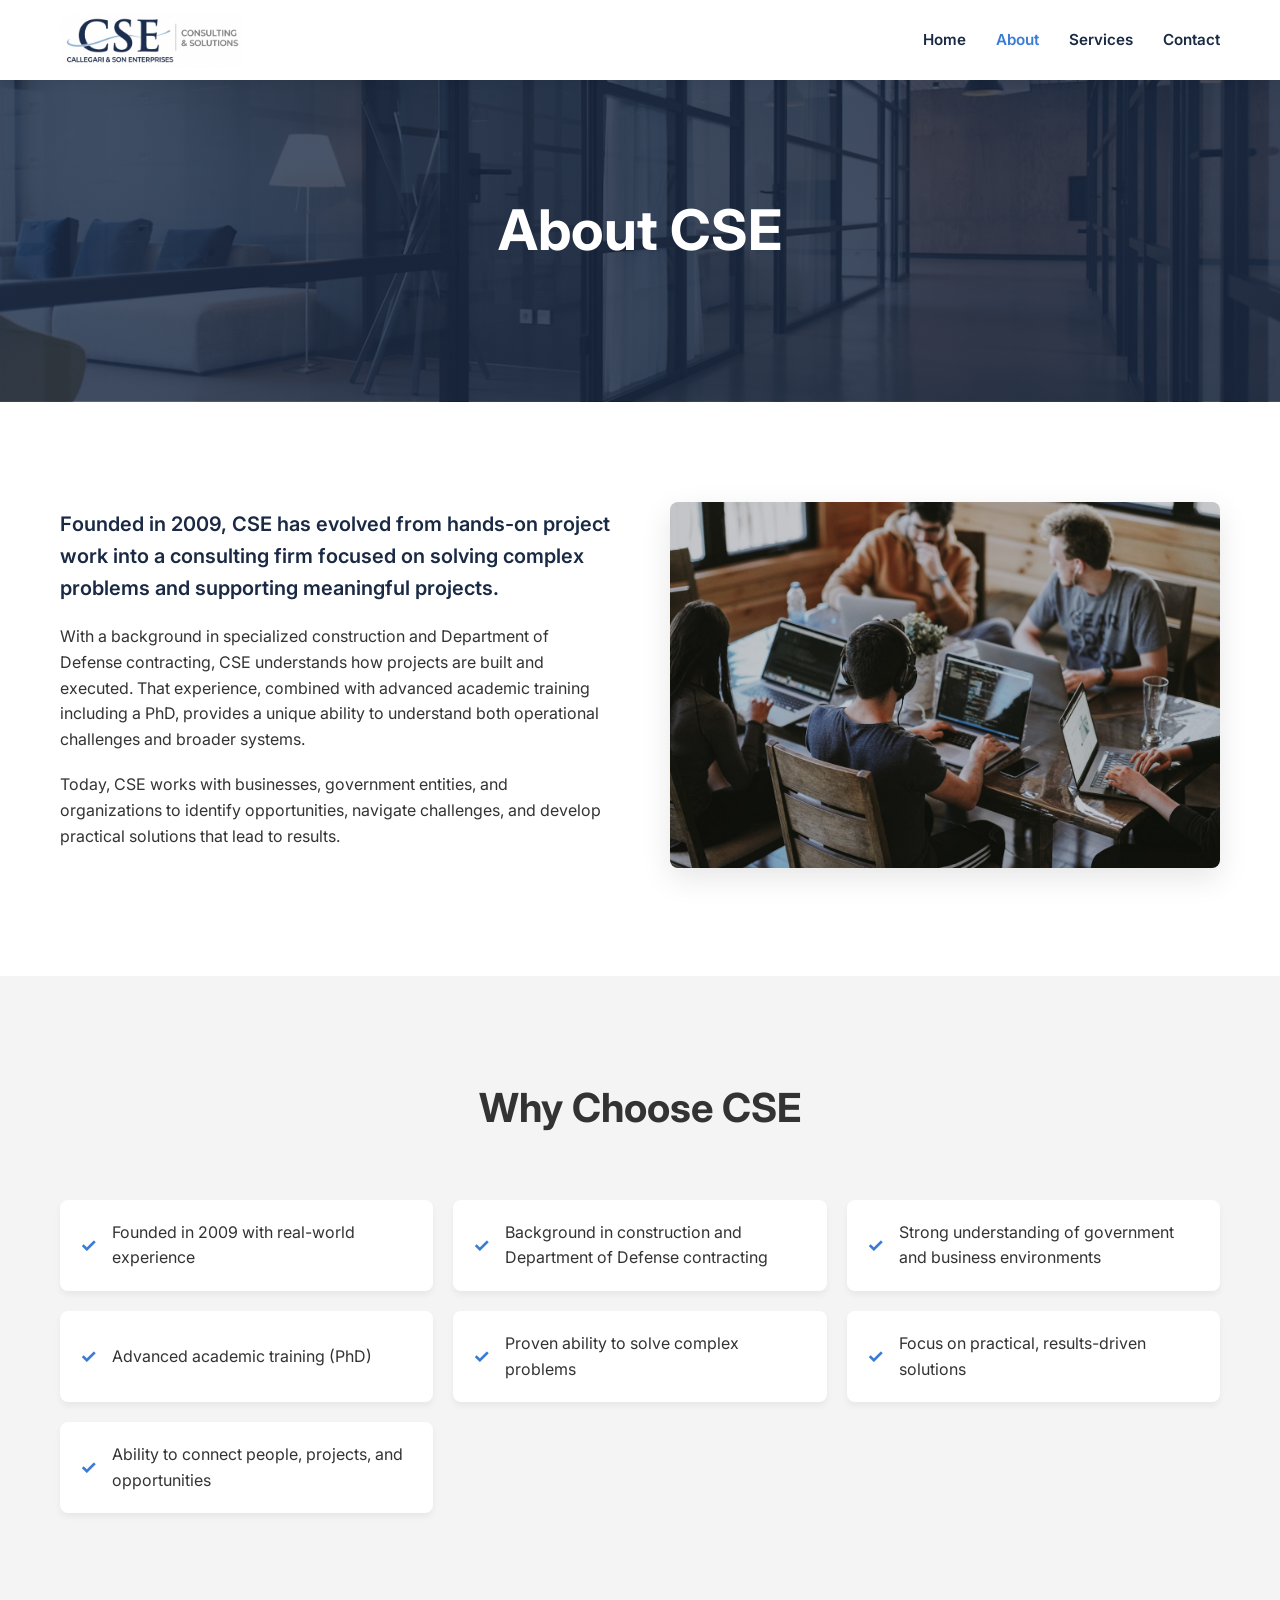
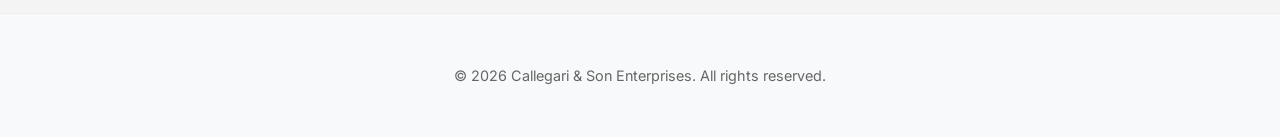
==== public/about.html @ cf2fb0ab "Initial commit: CSE consulting firm website Four-page static site (Home, About, Services, Contact) f" ====
<!DOCTYPE html>
<html lang="en">
<head>
    <meta charset="UTF-8">
    <meta name="viewport" content="width=device-width, initial-scale=1.0">
    <title>About Us | CSE - Callegari & Son Enterprises</title>
    <link rel="stylesheet" href="style.css">
    <link rel="preconnect" href="https://fonts.googleapis.com">
    <link rel="preconnect" href="https://fonts.gstatic.com" crossorigin>
    <link href="https://fonts.googleapis.com/css2?family=Inter:wght@400;600;700&display=swap" rel="stylesheet">
</head>
<body>
    <header>
        <div class="container">
            <a href="index.html" class="logo">
                <img src="images/CSE-logo.png" alt="CSE - Callegari & Son Enterprises Logo" class="logo-img">
            </a>
            <nav>
                <ul>
                    <li><a href="index.html">Home</a></li>
                    <li><a href="about.html" class="active">About</a></li>
                    <li><a href="services.html">Services</a></li>
                    <li><a href="contact.html">Contact</a></li>
                </ul>
                <div class="mobile-menu-toggle">
                    <span></span>
                    <span></span>
                    <span></span>
                </div>
            </nav>
        </div>
    </header>

    <main>
        <section class="page-header" style="background: linear-gradient(rgba(26, 42, 68, 0.8), rgba(26, 42, 68, 0.8)), url('images/about-hero.jpg'); background-size: cover; background-position: center; padding: 120px 0;">
            <div class="container">
                <h1>About CSE</h1>
            </div>
        </section>

        <section class="about-content section-padding">
            <div class="container">
                <div class="grid-2">
                    <div class="text-block">
                        <p class="lead">Founded in 2009, CSE has evolved from hands-on project work into a consulting firm focused on solving complex problems and supporting meaningful projects.</p>
                        <p>With a background in specialized construction and Department of Defense contracting, CSE understands how projects are built and executed. That experience, combined with advanced academic training including a PhD, provides a unique ability to understand both operational challenges and broader systems.</p>
                        <p>Today, CSE works with businesses, government entities, and organizations to identify opportunities, navigate challenges, and develop practical solutions that lead to results.</p>
                    </div>
                    <div class="image-block">
                        <img src="images/about-collaboration.jpg" alt="CSE Collaboration and Strategy" class="about-side-img">
                    </div>
                </div>
            </div>
        </section>

        <section class="why-choose-us section-padding bg-light">
            <div class="container">
                <h2 class="section-title">Why Choose CSE</h2>
                <div class="features-grid">
                    <div class="feature-item">
                        <div class="feature-icon">✓</div>
                        <p>Founded in 2009 with real-world experience</p>
                    </div>
                    <div class="feature-item">
                        <div class="feature-icon">✓</div>
                        <p>Background in construction and Department of Defense contracting</p>
                    </div>
                    <div class="feature-item">
                        <div class="feature-icon">✓</div>
                        <p>Strong understanding of government and business environments</p>
                    </div>
                    <div class="feature-item">
                        <div class="feature-icon">✓</div>
                        <p>Advanced academic training (PhD)</p>
                    </div>
                    <div class="feature-item">
                        <div class="feature-icon">✓</div>
                        <p>Proven ability to solve complex problems</p>
                    </div>
                    <div class="feature-item">
                        <div class="feature-icon">✓</div>
                        <p>Focus on practical, results-driven solutions</p>
                    </div>
                    <div class="feature-item">
                        <div class="feature-icon">✓</div>
                        <p>Ability to connect people, projects, and opportunities</p>
                    </div>
                </div>
            </div>
        </section>
    </main>

    <footer>
        <div class="container">
            <p>&copy; 2026 Callegari & Son Enterprises. All rights reserved.</p>
        </div>
    </footer>

    <script src="script.js"></script>

    <style>
        .section-padding {
            padding: 100px 0;
        }
        
        .bg-light {
            background-color: var(--gray-light);
        }
        
        .grid-2 {
            display: grid;
            grid-template-columns: 1fr 1fr;
            gap: 60px;
            align-items: center;
        }
        
        .lead {
            font-size: 1.25rem;
            font-weight: 600;
            color: var(--navy);
            margin-bottom: 25px;
        }
        
        .text-block p {
            margin-bottom: 20px;
        }
        
        .about-side-img {
            width: 100%;
            height: auto;
            border-radius: 8px;
            box-shadow: 0 10px 30px rgba(0,0,0,0.1);
        }
        
        .features-grid {
            display: grid;
            grid-template-columns: repeat(auto-fit, minmax(300px, 1fr));
            gap: 20px;
            margin-top: 40px;
        }
        
        .feature-item {
            display: flex;
            align-items: center;
            background: var(--white);
            padding: 20px;
            border-radius: 8px;
            box-shadow: 0 4px 6px rgba(0,0,0,0.05);
        }
        
        .feature-icon {
            color: var(--accent);
            font-weight: bold;
            margin-right: 15px;
            font-size: 1.2rem;
        }
        
        @media (max-width: 768px) {
            .grid-2 {
                grid-template-columns: 1fr;
            }
            
            .image-block {
                margin-top: 30px;
            }
        }
    </style>
</body>
</html>
---- public/style.css ----
:root {
    --navy: #1a2a44;
    --navy-light: #2c405e;
    --gray-dark: #333333;
    --gray-medium: #666666;
    --gray-light: #f4f4f4;
    --white: #ffffff;
    --accent: #3a7bd5;
    --text-color: #333333;
    --header-height: 80px;
}

* {
    margin: 0;
    padding: 0;
    box-sizing: border-box;
}

body {
    font-family: 'Inter', sans-serif;
    line-height: 1.6;
    color: var(--text-color);
    background-color: var(--white);
}

.container {
    max-width: 1200px;
    margin: 0 auto;
    padding: 0 20px;
}

/* Header & Logo */
header {
    height: var(--header-height);
    background: var(--white);
    display: flex;
    align-items: center;
    position: sticky;
    top: 0;
    z-index: 1000;
    box-shadow: 0 2px 10px rgba(0,0,0,0.05);
}

header .container {
    display: flex;
    justify-content: space-between;
    align-items: center;
    width: 100%;
}

.logo {
    display: flex;
    align-items: center;
    text-decoration: none;
}

.logo-img {
    height: 55px;
    width: auto;
    display: block;
}

/* Navigation */
nav ul {
    display: flex;
    list-style: none;
}

nav ul li {
    margin-left: 30px;
}

nav ul li a {
    text-decoration: none;
    color: var(--navy);
    font-weight: 600;
    font-size: 0.95rem;
    transition: color 0.3s;
}

nav ul li a:hover, nav ul li a.active {
    color: var(--accent);
}

.mobile-menu-toggle {
    display: none;
    flex-direction: column;
    cursor: pointer;
}

.mobile-menu-toggle span {
    width: 25px;
    height: 3px;
    background: var(--navy);
    margin: 2px 0;
    transition: all 0.3s;
}

.rotate-45 {
    transform: translateY(7px) rotate(45deg);
}

.opacity-0 {
    opacity: 0;
}

.rotate-neg-45 {
    transform: translateY(-7px) rotate(-45deg);
}

/* Hero Section */
.hero {
    position: relative;
    height: 600px;
    background: #000; /* Fallback */
    background: linear-gradient(rgba(26, 42, 68, 0.7), rgba(26, 42, 68, 0.7)), url('images/home-hero.jpg');
    background-size: cover;
    background-position: center;
    display: flex;
    align-items: center;
    color: var(--white);
}

.hero-content {
    max-width: 700px;
}

.hero h1, .page-header h1 {
    font-size: 3.5rem;
    line-height: 1.1;
    margin-bottom: 20px;
    font-weight: 700;
}

.hero p {
    font-size: 1.2rem;
    margin-bottom: 30px;
    opacity: 0.9;
}

/* Page Header (for non-home pages) */
.page-header {
    background-color: var(--navy);
    color: var(--white);
    padding: 100px 0;
    text-align: center;
}

/* Buttons */
.btn {
    display: inline-block;
    padding: 15px 35px;
    text-decoration: none;
    font-weight: 700;
    border-radius: 4px;
    transition: all 0.3s;
    letter-spacing: 0.5px;
}

.btn-primary {
    background-color: var(--accent);
    color: var(--white);
}

.btn-primary:hover {
    background-color: #2a6bc5;
    transform: translateY(-2px);
}

.btn-secondary {
    background-color: var(--white);
    color: var(--navy);
}

.btn-secondary:hover {
    background-color: var(--gray-light);
    transform: translateY(-2px);
}

/* Services Overview */
.services-overview {
    padding: 100px 0;
    background-color: var(--navy);
    color: var(--white);
}

.section-title {
    text-align: center;
    font-size: 2.5rem;
    margin-bottom: 60px;
    font-weight: 700;
}

.services-grid {
    display: grid;
    grid-template-columns: repeat(auto-fit, minmax(250px, 1fr));
    gap: 30px;
}

.service-card {
    background: var(--white);
    color: var(--navy);
    padding: 40px 30px;
    border-radius: 8px;
    text-align: center;
    transition: transform 0.3s;
}

.service-card:hover {
    transform: translateY(-10px);
}

.service-card .icon {
    margin-bottom: 25px;
    color: var(--accent);
}

.service-card h3 {
    font-size: 1.1rem;
    margin-bottom: 20px;
    font-weight: 700;
}

.service-card p {
    font-size: 0.95rem;
    color: var(--gray-medium);
    line-height: 1.5;
}

.ai-card {
    background: linear-gradient(135deg, #1a2a44 0%, #2c405e 100%);
    color: var(--white);
}

.ai-card .icon {
    color: var(--white);
}

.ai-card p {
    color: rgba(255,255,255,0.8);
}

/* CTA Bottom */
.cta-bottom {
    padding: 100px 0;
    background-color: var(--white);
    text-align: center;
}

.cta-content h2 {
    font-size: 2.5rem;
    margin-bottom: 20px;
    color: var(--navy);
}

.cta-content p {
    font-size: 1.2rem;
    margin-bottom: 40px;
    color: var(--gray-medium);
    max-width: 600px;
    margin-left: auto;
    margin-right: auto;
}

.cta-bottom .btn-secondary {
    background-color: var(--navy);
    color: var(--white);
}

/* Footer */
footer {
    padding: 50px 0;
    background: #f8f9fa;
    border-top: 1px solid #eee;
    text-align: center;
}

footer p {
    font-size: 0.9rem;
    color: var(--gray-medium);
}

/* Responsive */
@media (max-width: 992px) {
    .hero h1, .page-header h1 {
        font-size: 2.8rem;
    }
}

@media (max-width: 768px) {
    .hero h1, .page-header h1 {
        font-size: 2.2rem;
    }
    
    nav ul {
        display: none;
        position: absolute;
        top: var(--header-height);
        left: 0;
        width: 100%;
        background: var(--white);
        flex-direction: column;
        padding: 20px;
        box-shadow: 0 5px 10px rgba(0,0,0,0.1);
    }
    
    nav ul.active {
        display: flex;
    }
    
    nav ul li {
        margin: 15px 0;
        margin-left: 0;
    }
    
    .mobile-menu-toggle {
        display: flex;
    }
    
    .logo-tagline {
        display: none;
    }
}
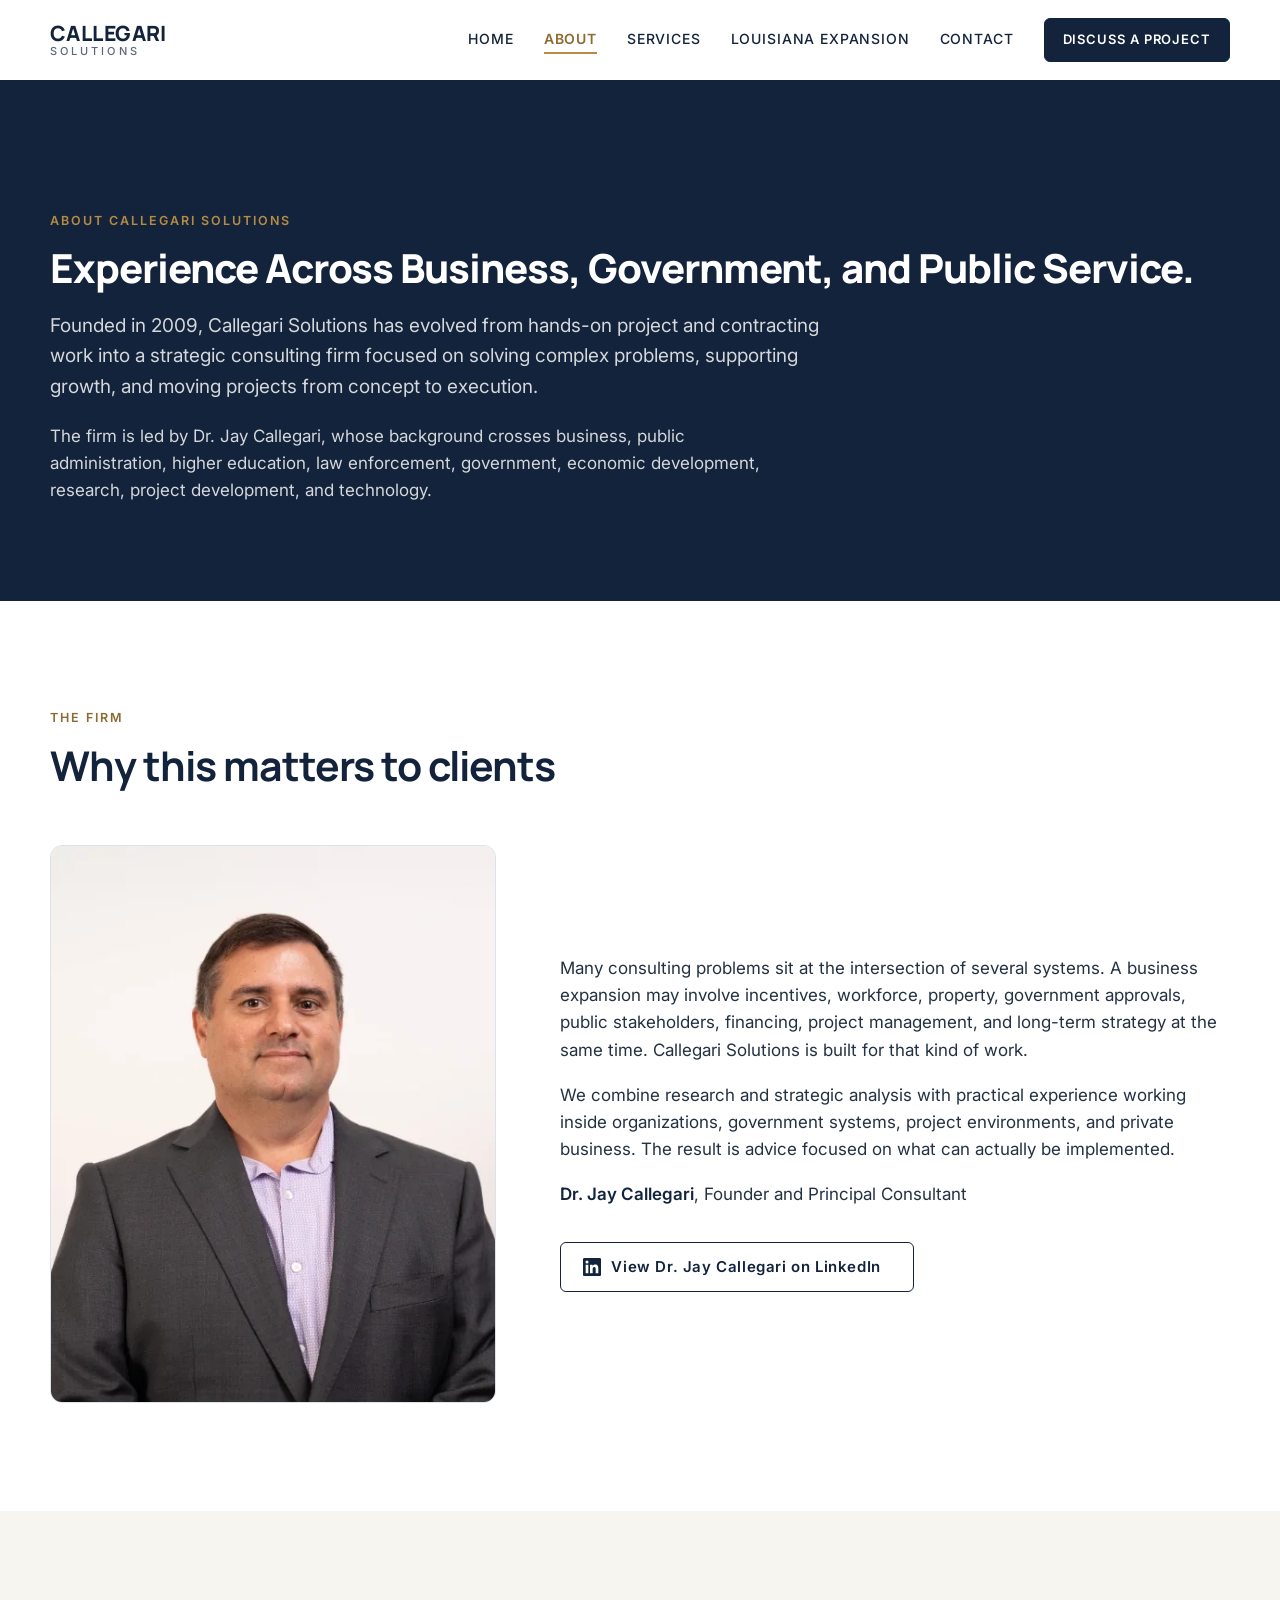
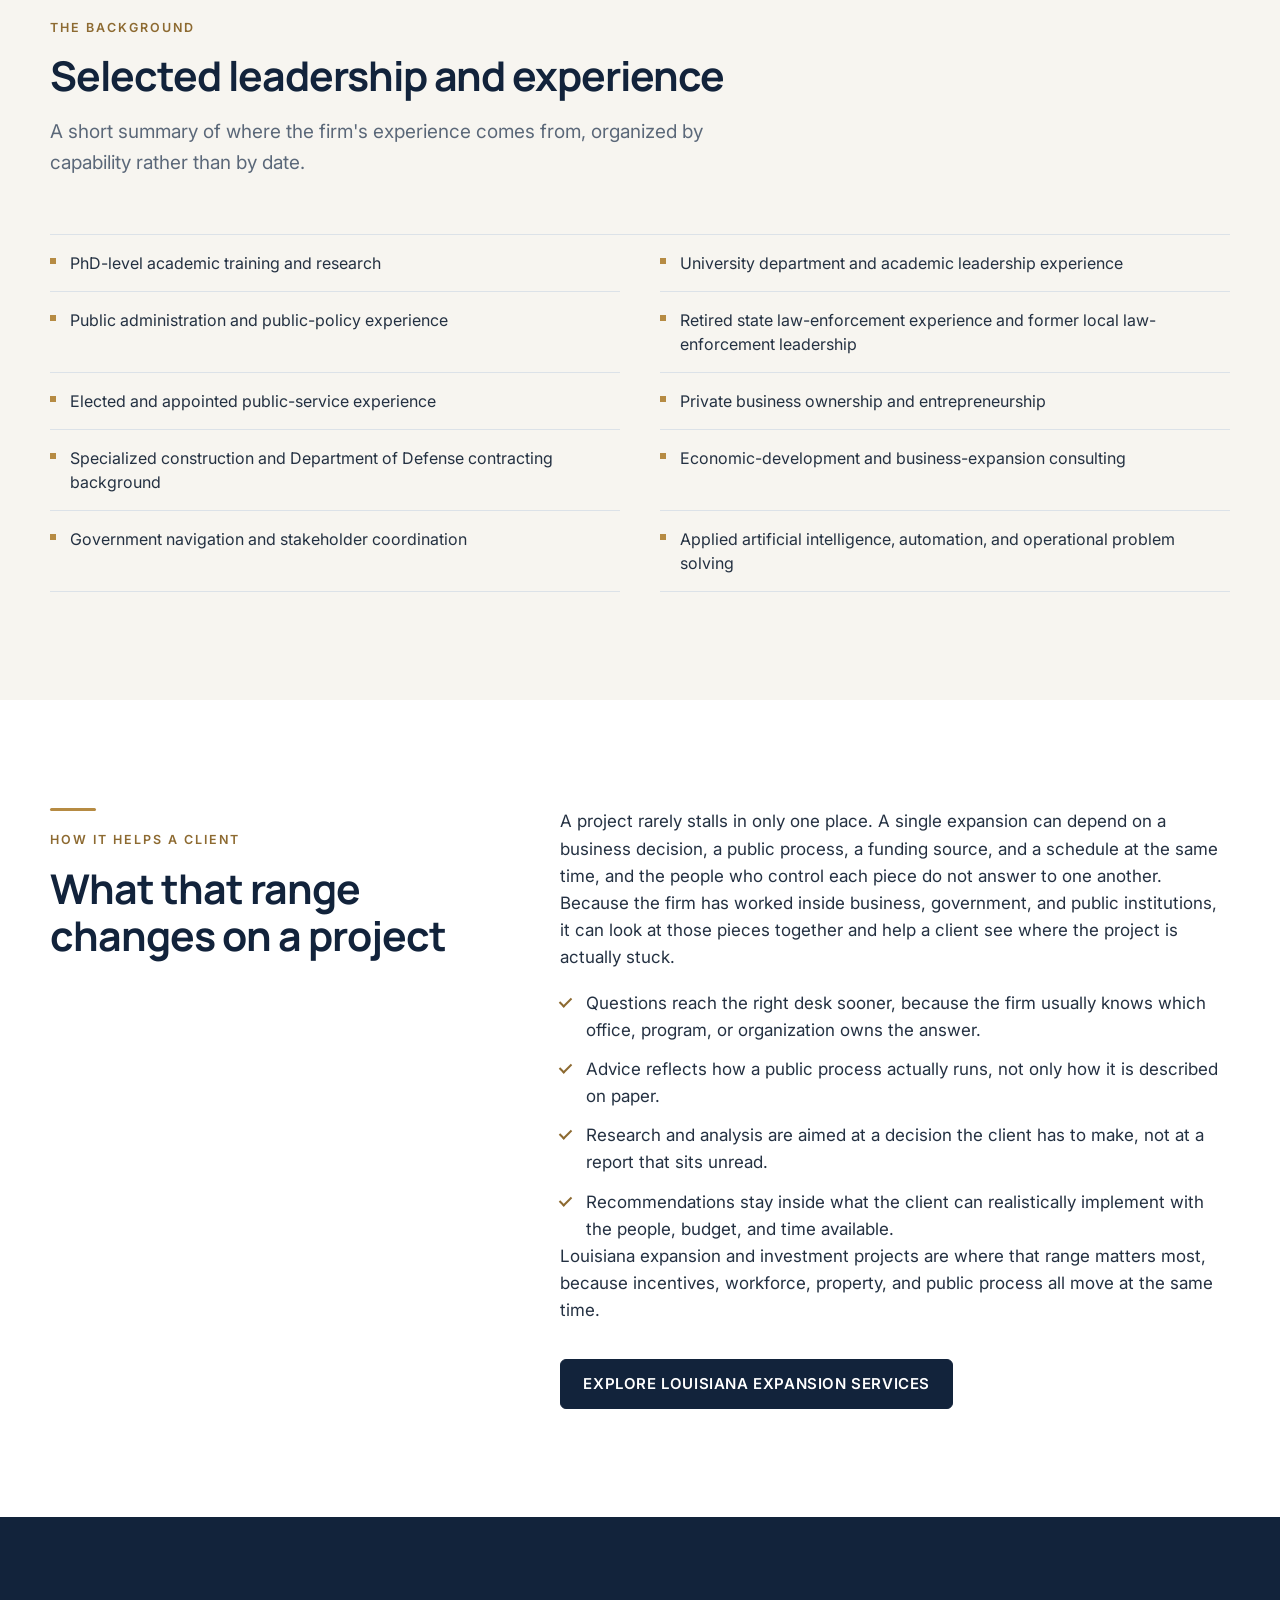
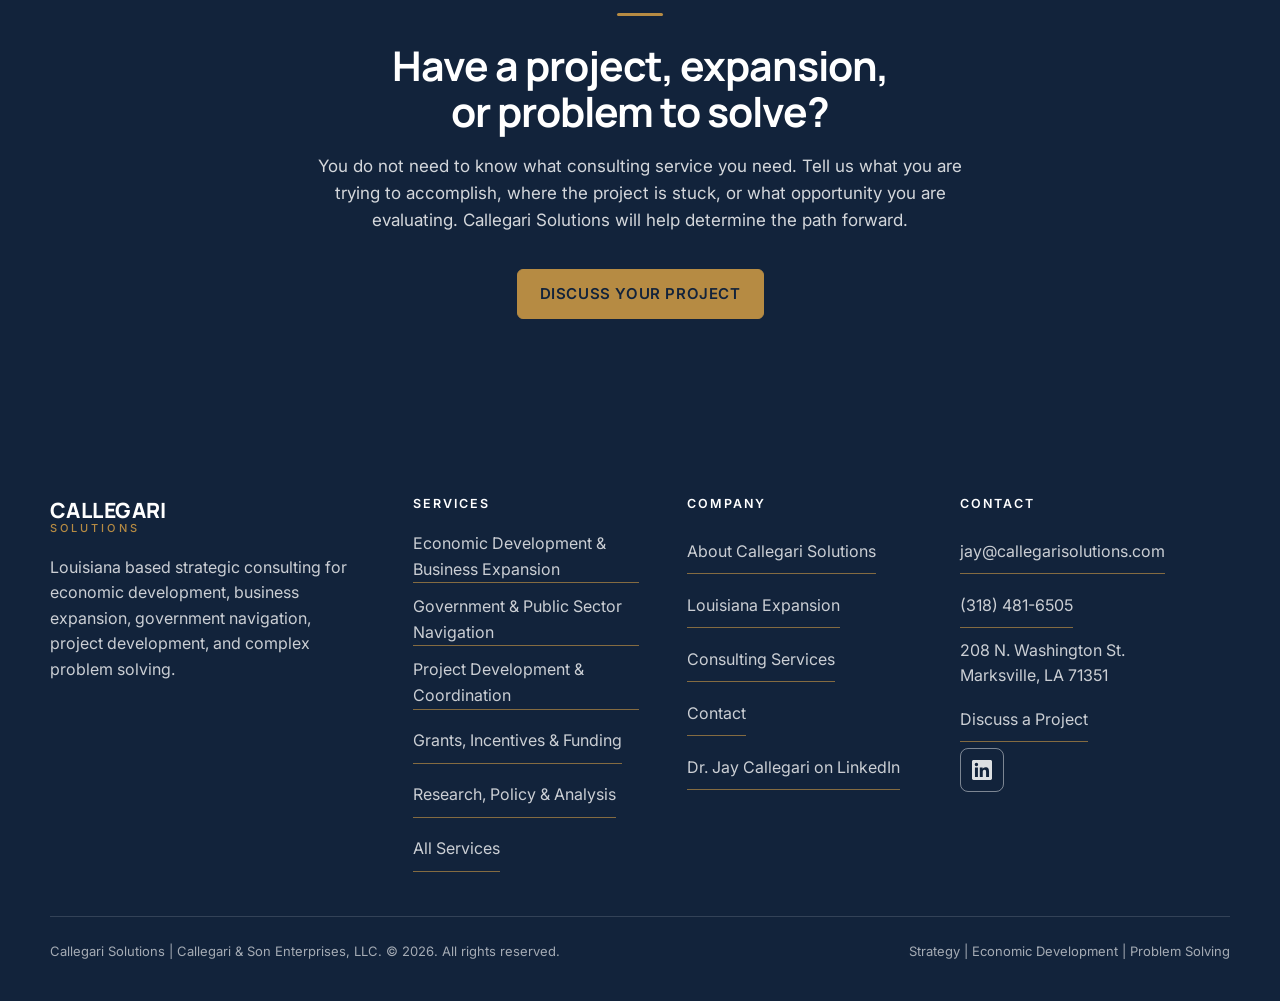
==== commit 6631d679: "Redesign site to the Callegari Solutions playbook Implements the page-by-page redesign specified in " ====
--- a/public/about.html
+++ b/public/about.html
@@ -1,169 +1,318 @@
 <!DOCTYPE html>
 <html lang="en">
 <head>
-    <meta charset="UTF-8">
-    <meta name="viewport" content="width=device-width, initial-scale=1.0">
-    <title>About Us | CSE - Callegari & Son Enterprises</title>
-    <link rel="stylesheet" href="style.css">
+    <meta charset="utf-8">
+    <meta name="viewport" content="width=device-width, initial-scale=1">
+
+    <title>About Callegari Solutions | Louisiana Strategic Consulting</title>
+    <meta name="description" content="Learn about Callegari Solutions and Dr. Jay Callegari's cross-sector experience in business, government, public administration, economic development, project development, research, and technology.">
+    <link rel="canonical" href="https://callegarisolutions.com/about.html">
+    <meta name="robots" content="index,follow">
+    <meta name="theme-color" content="#12233B">
+
     <link rel="preconnect" href="https://fonts.googleapis.com">
     <link rel="preconnect" href="https://fonts.gstatic.com" crossorigin>
-    <link href="https://fonts.googleapis.com/css2?family=Inter:wght@400;600;700&display=swap" rel="stylesheet">
+    <link rel="stylesheet" href="https://fonts.googleapis.com/css2?family=Inter:wght@400;500;600&amp;family=Manrope:wght@600;700;800&amp;display=swap">
+    <link rel="stylesheet" href="style.css">
+
+    <link rel="icon" href="favicon.svg" type="image/svg+xml">
+    <link rel="icon" href="favicon.ico" sizes="32x32">
+    <link rel="apple-touch-icon" href="apple-touch-icon.png">
+
+    <meta property="og:type" content="website">
+    <meta property="og:site_name" content="Callegari Solutions">
+    <meta property="og:title" content="About Callegari Solutions | Louisiana Strategic Consulting">
+    <meta property="og:description" content="Learn about Callegari Solutions and Dr. Jay Callegari's cross-sector experience in business, government, public administration, economic development, project development, research, and technology.">
+    <meta property="og:url" content="https://callegarisolutions.com/about.html">
+    <meta property="og:image" content="https://callegarisolutions.com/images/og-cover.png">
+    <meta property="og:image:width" content="1200">
+    <meta property="og:image:height" content="630">
+    <meta property="og:image:alt" content="Callegari Solutions, Louisiana based strategic consulting">
+    <meta property="og:locale" content="en_US">
+
+    <meta name="twitter:card" content="summary_large_image">
+    <meta name="twitter:title" content="About Callegari Solutions | Louisiana Strategic Consulting">
+    <meta name="twitter:description" content="Learn about Callegari Solutions and Dr. Jay Callegari's cross-sector experience in business, government, public administration, economic development, project development, research, and technology.">
+    <meta name="twitter:image" content="https://callegarisolutions.com/images/og-cover.png">
+    <meta name="twitter:image:alt" content="Callegari Solutions, Louisiana based strategic consulting">
+
+    <script type="application/ld+json">
+    {
+        "@context": "https://schema.org",
+        "@type": "ProfessionalService",
+        "name": "Callegari Solutions",
+        "legalName": "Callegari & Son Enterprises, LLC",
+        "description": "Callegari Solutions is a Louisiana based strategic consulting firm. The firm helps businesses, public entities and organizations with economic development and business expansion, incentive and funding strategy, government navigation, project development and coordination, research and analysis, government contracting support, and practical technology implementation.",
+        "url": "https://callegarisolutions.com/",
+        "email": "jay@callegarisolutions.com",
+        "telephone": "+1-318-481-6505",
+        "foundingDate": "2009",
+        "address": {
+            "@type": "PostalAddress",
+            "streetAddress": "208 N. Washington St.",
+            "addressLocality": "Marksville",
+            "addressRegion": "LA",
+            "postalCode": "71351",
+            "addressCountry": "US"
+        },
+        "areaServed": "Louisiana",
+        "sameAs": [
+            "https://www.linkedin.com/in/jay-callegari-phd-a9a5ba18b"
+        ]
+    }
+    </script>
+
+    <script type="application/ld+json">
+    {
+        "@context": "https://schema.org",
+        "@type": "BreadcrumbList",
+        "itemListElement": [
+            {
+                "@type": "ListItem",
+                "position": 1,
+                "name": "Home",
+                "item": "https://callegarisolutions.com/"
+            },
+            {
+                "@type": "ListItem",
+                "position": 2,
+                "name": "About",
+                "item": "https://callegarisolutions.com/about.html"
+            }
+        ]
+    }
+    </script>
+
+    <script type="application/ld+json">
+    {
+        "@context": "https://schema.org",
+        "@type": "Person",
+        "name": "Jay Callegari",
+        "honorificPrefix": "Dr.",
+        "jobTitle": "Founder and Principal Consultant",
+        "url": "https://callegarisolutions.com/about.html",
+        "image": "https://callegarisolutions.com/images/jay-callegari.jpg",
+        "worksFor": {
+            "@type": "ProfessionalService",
+            "name": "Callegari Solutions",
+            "url": "https://callegarisolutions.com/"
+        },
+        "sameAs": [
+            "https://www.linkedin.com/in/jay-callegari-phd-a9a5ba18b"
+        ]
+    }
+    </script>
+
+    <!-- ANALYTICS PLACEHOLDER
+         No analytics tag ships with this site because no measurement account
+         exists yet. When a Google Analytics 4 property is created, paste the
+         two GA4 tag lines here, on every page, and nowhere else.
+         See REDESIGN-NOTES.md. Do not paste an unconfigured tracker. -->
 </head>
 <body>
-    <header>
-        <div class="container">
-            <a href="index.html" class="logo">
-                <img src="images/CSE-logo.png" alt="CSE - Callegari & Son Enterprises Logo" class="logo-img">
+    <a class="skip-link" href="#main">Skip to content</a>
+
+    <header class="site-header">
+        <div class="container header-inner">
+            <a class="wordmark" href="index.html">
+                <span class="wordmark__name">CALLEGARI</span>
+                <span class="wordmark__sub">SOLUTIONS</span>
             </a>
-            <nav>
-                <ul>
-                    <li><a href="index.html">Home</a></li>
-                    <li><a href="about.html" class="active">About</a></li>
-                    <li><a href="services.html">Services</a></li>
-                    <li><a href="contact.html">Contact</a></li>
+
+            <button class="nav-toggle" type="button" aria-expanded="false" aria-controls="site-nav">
+                <span class="nav-toggle__bars" aria-hidden="true"></span>
+                <span class="nav-toggle__bars" aria-hidden="true"></span>
+                <span class="nav-toggle__bars" aria-hidden="true"></span>
+                <span class="visually-hidden">Menu</span>
+            </button>
+
+            <nav class="nav" id="site-nav" aria-label="Primary">
+                <ul class="nav-list">
+                    <li><a class="nav-link" href="index.html">HOME</a></li>
+                    <li><a class="nav-link" href="about.html" aria-current="page">ABOUT</a></li>
+                    <li><a class="nav-link" href="services.html">SERVICES</a></li>
+                    <li><a class="nav-link" href="louisiana-economic-development-consulting.html">LOUISIANA EXPANSION</a></li>
+                    <li><a class="nav-link" href="contact.html">CONTACT</a></li>
                 </ul>
-                <div class="mobile-menu-toggle">
-                    <span></span>
-                    <span></span>
-                    <span></span>
-                </div>
+                <a class="btn btn--primary btn--compact nav-cta" href="contact.html">DISCUSS A PROJECT</a>
             </nav>
         </div>
     </header>
 
-    <main>
-        <section class="page-header" style="background: linear-gradient(rgba(26, 42, 68, 0.8), rgba(26, 42, 68, 0.8)), url('images/about-hero.jpg'); background-size: cover; background-position: center; padding: 120px 0;">
+    <main id="main">
+
+        <section class="page-hero">
             <div class="container">
-                <h1>About CSE</h1>
-            </div>
-        </section>
-
-        <section class="about-content section-padding">
+                <span class="eyebrow">ABOUT CALLEGARI SOLUTIONS</span>
+                <h1>Experience Across Business, Government, and Public Service.</h1>
+                <p class="lede">Founded in 2009, Callegari Solutions has evolved from hands-on project and contracting work into a strategic consulting firm focused on solving complex problems, supporting growth, and moving projects from concept to execution.</p>
+                <p>The firm is led by Dr. Jay Callegari, whose background crosses business, public administration, higher education, law enforcement, government, economic development, research, project development, and technology.</p>
+            </div>
+        </section>
+
+        <section class="section">
             <div class="container">
-                <div class="grid-2">
-                    <div class="text-block">
-                        <p class="lead">Founded in 2009, CSE has evolved from hands-on project work into a consulting firm focused on solving complex problems and supporting meaningful projects.</p>
-                        <p>With a background in specialized construction and Department of Defense contracting, CSE understands how projects are built and executed. That experience, combined with advanced academic training including a PhD, provides a unique ability to understand both operational challenges and broader systems.</p>
-                        <p>Today, CSE works with businesses, government entities, and organizations to identify opportunities, navigate challenges, and develop practical solutions that lead to results.</p>
+
+                <div class="section-head reveal">
+                    <span class="eyebrow">THE FIRM</span>
+                    <h2>Why this matters to clients</h2>
+                </div>
+
+                <div class="bio reveal" style="--i:1">
+
+                    <div class="portrait-frame">
+                        <picture>
+                            <source type="image/webp" srcset="images/jay-callegari-360.webp 360w, images/jay-callegari.webp 480w" sizes="(max-width: 760px) 88vw, 440px">
+                            <img src="images/jay-callegari.jpg" srcset="images/jay-callegari-360.jpg 360w, images/jay-callegari.jpg 480w" sizes="(max-width: 760px) 88vw, 440px" width="480" height="600" loading="lazy" decoding="async" alt="Dr. Jay Callegari, founder and principal consultant of Callegari Solutions">
+                        </picture>
                     </div>
-                    <div class="image-block">
-                        <img src="images/about-collaboration.jpg" alt="CSE Collaboration and Strategy" class="about-side-img">
+
+                    <div>
+                        <p>Many consulting problems sit at the intersection of several systems. A business expansion may involve incentives, workforce, property, government approvals, public stakeholders, financing, project management, and long-term strategy at the same time. Callegari Solutions is built for that kind of work.</p>
+                        <p>We combine research and strategic analysis with practical experience working inside organizations, government systems, project environments, and private business. The result is advice focused on what can actually be implemented.</p>
+                        <p><strong>Dr. Jay Callegari</strong>, Founder and Principal Consultant</p>
+                        <div class="btn-row">
+                            <a class="btn btn--secondary" href="https://www.linkedin.com/in/jay-callegari-phd-a9a5ba18b" target="_blank" rel="noopener noreferrer">
+                                <svg viewBox="0 0 24 24" width="18" height="18" aria-hidden="true" focusable="false"><path fill="currentColor" d="M20.45 20.45h-3.56v-5.57c0-1.33-.03-3.04-1.85-3.04-1.85 0-2.14 1.45-2.14 2.94v5.67H9.35V9h3.41v1.56h.05c.48-.9 1.64-1.85 3.37-1.85 3.6 0 4.27 2.37 4.27 5.46v6.28zM5.34 7.43a2.06 2.06 0 1 1 0-4.13 2.06 2.06 0 0 1 0 4.13zM7.12 20.45H3.56V9h3.56v11.45zM22.22 0H1.77C.79 0 0 .77 0 1.73v20.54C0 23.23.79 24 1.77 24h20.45c.98 0 1.78-.77 1.78-1.73V1.73C24 .77 23.2 0 22.22 0z"></path></svg>
+                                View Dr. Jay Callegari on LinkedIn<span class="visually-hidden">, opens in a new tab</span>
+                            </a>
+                        </div>
                     </div>
-                </div>
-            </div>
-        </section>
-
-        <section class="why-choose-us section-padding bg-light">
+
+                </div>
+
+            </div>
+        </section>
+
+        <section class="section section--paper">
             <div class="container">
-                <h2 class="section-title">Why Choose CSE</h2>
-                <div class="features-grid">
-                    <div class="feature-item">
-                        <div class="feature-icon">✓</div>
-                        <p>Founded in 2009 with real-world experience</p>
+
+                <div class="section-head reveal">
+                    <span class="eyebrow">THE BACKGROUND</span>
+                    <h2>Selected leadership and experience</h2>
+                    <p class="lede">A short summary of where the firm's experience comes from, organized by capability rather than by date.</p>
+                </div>
+
+                <ul class="cred-list reveal" style="--i:1">
+                    <li>PhD-level academic training and research</li>
+                    <li>University department and academic leadership experience</li>
+                    <li>Public administration and public-policy experience</li>
+                    <li>Retired state law-enforcement experience and former local law-enforcement leadership</li>
+                    <li>Elected and appointed public-service experience</li>
+                    <li>Private business ownership and entrepreneurship</li>
+                    <li>Specialized construction and Department of Defense contracting background</li>
+                    <li>Economic-development and business-expansion consulting</li>
+                    <li>Government navigation and stakeholder coordination</li>
+                    <li>Applied artificial intelligence, automation, and operational problem solving</li>
+                </ul>
+
+            </div>
+        </section>
+
+        <section class="section">
+            <div class="container">
+                <div class="split split--4060 reveal">
+
+                    <div>
+                        <span class="rule-brass" aria-hidden="true"></span>
+                        <span class="eyebrow">HOW IT HELPS A CLIENT</span>
+                        <h2>What that range changes on a project</h2>
                     </div>
-                    <div class="feature-item">
-                        <div class="feature-icon">✓</div>
-                        <p>Background in construction and Department of Defense contracting</p>
+
+                    <div>
+                        <p class="text-limit">A project rarely stalls in only one place. A single expansion can depend on a business decision, a public process, a funding source, and a schedule at the same time, and the people who control each piece do not answer to one another. Because the firm has worked inside business, government, and public institutions, it can look at those pieces together and help a client see where the project is actually stuck.</p>
+                        <ul class="list-check">
+                            <li>Questions reach the right desk sooner, because the firm usually knows which office, program, or organization owns the answer.</li>
+                            <li>Advice reflects how a public process actually runs, not only how it is described on paper.</li>
+                            <li>Research and analysis are aimed at a decision the client has to make, not at a report that sits unread.</li>
+                            <li>Recommendations stay inside what the client can realistically implement with the people, budget, and time available.</li>
+                        </ul>
+                        <p class="text-limit">Louisiana expansion and investment projects are where that range matters most, because incentives, workforce, property, and public process all move at the same time.</p>
+                        <div class="btn-row">
+                            <a class="btn btn--primary" href="louisiana-economic-development-consulting.html">EXPLORE LOUISIANA EXPANSION SERVICES</a>
+                        </div>
                     </div>
-                    <div class="feature-item">
-                        <div class="feature-icon">✓</div>
-                        <p>Strong understanding of government and business environments</p>
-                    </div>
-                    <div class="feature-item">
-                        <div class="feature-icon">✓</div>
-                        <p>Advanced academic training (PhD)</p>
-                    </div>
-                    <div class="feature-item">
-                        <div class="feature-icon">✓</div>
-                        <p>Proven ability to solve complex problems</p>
-                    </div>
-                    <div class="feature-item">
-                        <div class="feature-icon">✓</div>
-                        <p>Focus on practical, results-driven solutions</p>
-                    </div>
-                    <div class="feature-item">
-                        <div class="feature-icon">✓</div>
-                        <p>Ability to connect people, projects, and opportunities</p>
-                    </div>
-                </div>
-            </div>
-        </section>
+
+                </div>
+            </div>
+        </section>
+
+        <section class="cta-band cta-band--brass-rule">
+            <div class="container--narrow">
+                <h2>Have a project, expansion, or problem to solve?</h2>
+                <p>You do not need to know what consulting service you need. Tell us what you are trying to accomplish, where the project is stuck, or what opportunity you are evaluating. Callegari Solutions will help determine the path forward.</p>
+                <div class="btn-row">
+                    <a class="btn btn--brass" href="contact.html">DISCUSS YOUR PROJECT</a>
+                </div>
+            </div>
+        </section>
+
     </main>
 
-    <footer>
+    <footer class="site-footer">
         <div class="container">
-            <p>&copy; 2026 Callegari & Son Enterprises. All rights reserved.</p>
+            <div class="footer-grid">
+
+                <div class="footer-col footer-brand">
+                    <h2 class="visually-hidden">Callegari Solutions</h2>
+                    <a class="wordmark" href="index.html">
+                        <span class="wordmark__name">CALLEGARI</span>
+                        <span class="wordmark__sub">SOLUTIONS</span>
+                    </a>
+                    <p>Louisiana based strategic consulting for economic development, business expansion, government navigation, project development, and complex problem solving.</p>
+                </div>
+
+                <div class="footer-col">
+                    <h2>Services</h2>
+                    <ul class="footer-links">
+                        <li><a href="services.html#expansion">Economic Development &amp; Business Expansion</a></li>
+                        <li><a href="services.html#government">Government &amp; Public Sector Navigation</a></li>
+                        <li><a href="services.html#projects">Project Development &amp; Coordination</a></li>
+                        <li><a href="services.html#funding">Grants, Incentives &amp; Funding</a></li>
+                        <li><a href="services.html#research">Research, Policy &amp; Analysis</a></li>
+                        <li><a href="services.html">All Services</a></li>
+                    </ul>
+                </div>
+
+                <div class="footer-col">
+                    <h2>Company</h2>
+                    <ul class="footer-links">
+                        <li><a href="about.html">About Callegari Solutions</a></li>
+                        <li><a href="louisiana-economic-development-consulting.html">Louisiana Expansion</a></li>
+                        <li><a href="services.html">Consulting Services</a></li>
+                        <li><a href="contact.html">Contact</a></li>
+                        <li><a href="https://www.linkedin.com/in/jay-callegari-phd-a9a5ba18b" target="_blank" rel="noopener noreferrer">Dr. Jay Callegari on LinkedIn</a></li>
+                    </ul>
+                </div>
+
+                <div class="footer-col">
+                    <h2>Contact</h2>
+                    <ul class="footer-contact">
+                        <li><a href="mailto:jay@callegarisolutions.com">jay@callegarisolutions.com</a></li>
+                        <li><a href="tel:+13184816505">(318) 481-6505</a></li>
+                        <li>
+                            <address>
+                                208 N. Washington St.<br>
+                                Marksville, LA 71351
+                            </address>
+                        </li>
+                        <li><a href="contact.html">Discuss a Project</a></li>
+                    </ul>
+                    <a class="social-link" href="https://www.linkedin.com/in/jay-callegari-phd-a9a5ba18b" target="_blank" rel="noopener noreferrer">
+                        <svg viewBox="0 0 24 24" width="20" height="20" aria-hidden="true" focusable="false"><path fill="currentColor" d="M20.45 20.45h-3.56v-5.57c0-1.33-.03-3.04-1.85-3.04-1.85 0-2.14 1.45-2.14 2.94v5.67H9.35V9h3.41v1.56h.05c.48-.9 1.64-1.85 3.37-1.85 3.6 0 4.27 2.37 4.27 5.46v6.28zM5.34 7.43a2.06 2.06 0 1 1 0-4.13 2.06 2.06 0 0 1 0 4.13zM7.12 20.45H3.56V9h3.56v11.45zM22.22 0H1.77C.79 0 0 .77 0 1.73v20.54C0 23.23.79 24 1.77 24h20.45c.98 0 1.78-.77 1.78-1.73V1.73C24 .77 23.2 0 22.22 0z"></path></svg>
+                        <span class="visually-hidden">Dr. Jay Callegari on LinkedIn, opens in a new tab</span>
+                    </a>
+                </div>
+
+            </div>
+
+            <div class="footer-bottom">
+                <p>Callegari Solutions | Callegari &amp; Son Enterprises, LLC. &copy; 2026. All rights reserved.</p>
+                <p>Strategy | Economic Development | Problem Solving</p>
+            </div>
         </div>
     </footer>
 
-    <script src="script.js"></script>
-
-    <style>
-        .section-padding {
-            padding: 100px 0;
-        }
-        
-        .bg-light {
-            background-color: var(--gray-light);
-        }
-        
-        .grid-2 {
-            display: grid;
-            grid-template-columns: 1fr 1fr;
-            gap: 60px;
-            align-items: center;
-        }
-        
-        .lead {
-            font-size: 1.25rem;
-            font-weight: 600;
-            color: var(--navy);
-            margin-bottom: 25px;
-        }
-        
-        .text-block p {
-            margin-bottom: 20px;
-        }
-        
-        .about-side-img {
-            width: 100%;
-            height: auto;
-            border-radius: 8px;
-            box-shadow: 0 10px 30px rgba(0,0,0,0.1);
-        }
-        
-        .features-grid {
-            display: grid;
-            grid-template-columns: repeat(auto-fit, minmax(300px, 1fr));
-            gap: 20px;
-            margin-top: 40px;
-        }
-        
-        .feature-item {
-            display: flex;
-            align-items: center;
-            background: var(--white);
-            padding: 20px;
-            border-radius: 8px;
-            box-shadow: 0 4px 6px rgba(0,0,0,0.05);
-        }
-        
-        .feature-icon {
-            color: var(--accent);
-            font-weight: bold;
-            margin-right: 15px;
-            font-size: 1.2rem;
-        }
-        
-        @media (max-width: 768px) {
-            .grid-2 {
-                grid-template-columns: 1fr;
-            }
-            
-            .image-block {
-                margin-top: 30px;
-            }
-        }
-    </style>
+    <script src="script.js" defer></script>
 </body>
 </html>
--- a/public/style.css
+++ b/public/style.css
@@ -1,323 +1,2691 @@
+/* =========================================================================
+   CALLEGARI SOLUTIONS
+   Central stylesheet. Every page loads this file and only this file.
+   No page may contain a <style> block or an inline style attribute.
+
+   Order of this file:
+     01  Tokens
+     02  Base and reset
+     03  Typography
+     04  Layout primitives
+     05  Reveal on scroll
+     06  Skip link
+     07  Header and navigation
+     08  Buttons and text links
+     09  Homepage hero
+     10  Inner page hero
+     11  Proof strip
+     12  Homepage service blocks
+     13  Process steps
+     14  Chips
+     15  Lists
+     16  Cards, panels, scenarios
+     17  Bio and portrait
+     18  Figures
+     19  Services page
+     20  Contact page and form
+     21  CTA band
+     22  Footer
+     23  Dark context inversions
+     24  Focus, selection, misc state
+     25  Reduced motion
+     26  Print
+
+   Fonts are loaded with a <link rel="stylesheet"> in the head partial,
+   which is faster than an @import. The playbook equivalent is kept here
+   for reference only:
+   @import url('https://fonts.googleapis.com/css2?family=Inter:wght@400;500;600&family=Manrope:wght@600;700;800&display=swap');
+   ========================================================================= */
+
+
+/* =========================================================================
+   01  Tokens
+   ========================================================================= */
+
 :root {
-    --navy: #1a2a44;
-    --navy-light: #2c405e;
-    --gray-dark: #333333;
-    --gray-medium: #666666;
-    --gray-light: #f4f4f4;
-    --white: #ffffff;
-    --accent: #3a7bd5;
-    --text-color: #333333;
-    --header-height: 80px;
-}
-
-* {
+    --ink: #12233B;
+    --text: #243142;
+    --muted: #667386;
+    --accent: #B68B43;
+    --accent-dark: #8D6A31;
+    --paper: #F7F5F0;
+    --cool: #F3F5F7;
+    --line: #DCE2E8;
+    --white: #FFFFFF;
+    --radius: 12px;
+    --shadow: 0 18px 50px rgba(18, 35, 59, .08);
+    --container: 1180px;
+
+    /* Contrast support tokens. See the notes at the end of this block. */
+    --muted-strong: #5B6879;
+    --line-strong: #7C8794;
+    --numeral: #C2BCB0;
+    --ink-hover: #0B182A;
+    --ok: #17603F;
+    --ok-bg: #EEF6F1;
+    --error: #9B2226;
+    --error-bg: #FCF0F0;
+
+    /* Geometry */
+    --header-h: 72px;
+    --gap: 32px;
+    --gap-lg: 64px;
+    --radius-sm: 6px;
+    --radius-xs: 4px;
+
+    /* Motion */
+    --t-fast: 160ms;
+    --t-base: 180ms;
+    --t-slow: 220ms;
+    --ease: cubic-bezier(.22, .61, .36, 1);
+}
+
+/*  Contrast notes, WCAG AA, checked pair by pair.
+    --muted #667386 measures 4.42:1 on ivory and 4.41:1 on soft gray, which
+    misses AA for normal size text. --muted-strong #5B6879 measures 5.67:1 on
+    white, 5.21:1 on ivory and 5.19:1 on soft gray, so all muted body copy uses
+    --muted-strong. The --muted token stays defined because the contract lists it.
+    --accent #B68B43 measures 3.1:1 on white, which is fine for rules, borders
+    and hover states but not for text, so brass text on light grounds uses
+    --accent-dark #8D6A31 at 4.95:1 on white and 4.55:1 on ivory.
+    --line #DCE2E8 is a decorative hairline. Real form controls use
+    --line-strong #7C8794 at 3.65:1 so their boundary meets 1.4.11.
+    Keyboard focus rings on light grounds also use --accent-dark. Brass itself
+    measures 2.85:1 on ivory and 2.84:1 on soft gray, which misses the 3:1
+    that 1.4.11 asks of a focus indicator. Brass stays the ring colour only
+    where it sits on navy, where it measures 5.1:1.
+
+    --numeral is the oversized 01 02 03 marker on the service blocks and the
+    service detail sections. It is decoration: every one of those numerals is
+    aria-hidden and the same numbering is carried in readable type by
+    .svc-index__num, so it is exempt from the text contrast minimum and is
+    deliberately kept pale. It was #CBD4DD, a cool gray that read dirty against
+    the warm ivory of --paper. #C2BCB0 is the same idea in the brass hue at low
+    saturation, and it is a step darker, so it sits cleanly on white, ivory and
+    soft gray and is easier to make out without competing with the headings. */
+
+@media (min-width: 620px) {
+    :root { --header-h: 80px; }
+}
+
+
+/* =========================================================================
+   02  Base and reset
+   ========================================================================= */
+
+*, *::before, *::after { box-sizing: border-box; }
+
+/* In page anchors are offset in ONE place, here. Scroll padding on the
+   scrollport and scroll margin on the target add together, so the pair of them
+   pushed every heading roughly 250px down the screen. Scroll padding is the
+   one kept because it also covers scrolls that are not a :target jump, such as
+   moving focus to a heading. The services page is the only page that stacks a
+   second sticky row under the header, and .anchor-nav is 56px tall, so it gets
+   its own value rather than making every other page pay for the clearance. */
+html {
+    scroll-behavior: smooth;
+    scroll-padding-top: calc(var(--header-h) + 20px);
+    -webkit-text-size-adjust: 100%;
+    /* clip, not hidden. overflow-x: hidden on html or body turns that element
+       into a scroll container, which breaks window scrolling and position
+       sticky. clip contains stray horizontal overflow without either problem. */
+    overflow-x: clip;
+}
+
+html:has(.anchor-nav) { scroll-padding-top: calc(var(--header-h) + 76px); }
+
+body {
     margin: 0;
+    font-family: 'Inter', system-ui, -apple-system, 'Segoe UI', Roboto, sans-serif;
+    color: var(--text);
+    background: var(--white);
+    font-size: 17px;
+    line-height: 1.6;
+    -webkit-font-smoothing: antialiased;
+    -moz-osx-font-smoothing: grayscale;
+}
+
+img, svg, video {
+    display: block;
+    max-width: 100%;
+}
+
+img { height: auto; }
+
+a {
+    color: var(--ink);
+    text-decoration-color: rgba(18, 35, 59, .35);
+    text-underline-offset: 3px;
+    transition: color var(--t-base) var(--ease),
+                text-decoration-color var(--t-base) var(--ease);
+}
+
+a:hover {
+    color: var(--accent-dark);
+    text-decoration-color: var(--accent);
+}
+
+button {
+    font: inherit;
+    color: inherit;
+}
+
+figure { margin: 0; }
+
+/* The user agent default for <address> is italic. The office address is set
+   in the same voice as the surrounding contact copy on every page it appears
+   on, so the reset lives here rather than being repeated per component. */
+address { font-style: normal; }
+
+ul, ol { padding-left: 20px; }
+
+hr { border: 0; }
+
+main { display: block; }
+
+
+/* =========================================================================
+   03  Typography
+   ========================================================================= */
+
+h1, h2, h3, h4, h5, h6 {
+    font-family: 'Manrope', system-ui, 'Segoe UI', sans-serif;
+    color: var(--ink);
+    letter-spacing: -0.025em;
+    margin: 0 0 18px;
+    font-weight: 700;
+    line-height: 1.2;
+    text-wrap: balance;
+}
+
+h1 {
+    font-size: clamp(2.75rem, 5vw, 4.5rem);
+    line-height: 1.06;
+    font-weight: 800;
+    margin-bottom: 22px;
+}
+
+h2 {
+    font-size: clamp(2.05rem, 3.2vw, 2.75rem);
+    line-height: 1.14;
+    font-weight: 700;
+}
+
+h3 {
+    font-size: 1.35rem;
+    line-height: 1.3;
+    font-weight: 700;
+}
+
+h4 {
+    font-size: 1.1rem;
+    font-weight: 700;
+}
+
+p { margin: 0 0 18px; }
+
+p:last-child, ul:last-child, ol:last-child { margin-bottom: 0; }
+
+strong, b {
+    font-weight: 600;
+    color: var(--ink);
+}
+
+small { font-size: .875em; }
+
+.eyebrow {
+    display: block;
+    margin: 0 0 16px;
+    font-family: 'Inter', system-ui, sans-serif;
+    font-size: 12.5px;
+    font-weight: 600;
+    letter-spacing: .16em;
+    line-height: 1.4;
+    text-transform: uppercase;
+    color: var(--accent-dark);
+}
+
+.lede {
+    font-size: 19px;
+    line-height: 1.62;
+    color: var(--muted-strong);
+    max-width: 68ch;
+    margin: 0 0 20px;
+}
+
+.text-limit { max-width: 68ch; }
+
+
+/* =========================================================================
+   04  Layout primitives
+   ========================================================================= */
+
+.container {
+    width: min(var(--container), calc(100% - 48px));
+    margin-inline: auto;
+}
+
+.container--narrow {
+    width: min(860px, calc(100% - 48px));
+    margin-inline: auto;
+}
+
+@media (min-width: 760px) {
+    .container { width: min(var(--container), calc(100% - 64px)); }
+
+    .container--narrow { width: min(860px, calc(100% - 64px)); }
+}
+
+.section { padding: 56px 0; }
+
+.section--tight { padding: 48px 0; }
+
+@media (min-width: 760px) {
+    .section { padding: 72px 0; }
+
+    .section--tight { padding: 60px 0; }
+}
+
+@media (min-width: 980px) {
+    .section { padding: 108px 0; }
+
+    .section--tight { padding: 72px 0; }
+}
+
+.section--paper { background: var(--paper); }
+
+.section--cool { background: var(--cool); }
+
+.section--dark {
+    background: var(--ink);
+    color: var(--white);
+}
+
+/* Section headings */
+
+.section-head {
+    max-width: 720px;
+    margin: 0 0 40px;
+}
+
+.section-head--wide { max-width: none; }
+
+.section-head > :last-child { margin-bottom: 0; }
+
+@media (min-width: 760px) {
+    .section-head { margin-bottom: 56px; }
+}
+
+/* Rules */
+
+.rule {
+    display: block;
+    width: 100%;
+    height: 1px;
+    border: 0;
+    border-top: 1px solid var(--line);
+    margin: 40px 0;
+}
+
+.rule-brass {
+    display: block;
+    width: 46px;
+    height: 3px;
+    border: 0;
+    border-radius: 2px;
+    background: var(--accent);
+    margin: 0 0 20px;
+}
+
+/* Grids */
+
+.grid-2, .grid-3, .grid-4 {
+    display: grid;
+    grid-template-columns: 1fr;
+    gap: var(--gap);
+}
+
+/* All three helpers leave one column at the same width. Holding .grid-3 and
+   .grid-4 at a single column until 900px left the three contact cards as full
+   width stacked blocks at the 768px tablet width the playbook asks to be
+   tested, which is also wider than the line length rule allows. */
+@media (min-width: 760px) {
+    .grid-2, .grid-3, .grid-4 { grid-template-columns: repeat(2, minmax(0, 1fr)); }
+}
+
+@media (min-width: 1100px) {
+    .grid-3 { grid-template-columns: repeat(3, minmax(0, 1fr)); }
+
+    .grid-4 { grid-template-columns: repeat(4, minmax(0, 1fr)); }
+}
+
+/* Splits */
+
+.split {
+    display: grid;
+    grid-template-columns: 1fr;
+    gap: 40px;
+    align-items: start;
+}
+
+@media (min-width: 900px) {
+    .split {
+        grid-template-columns: minmax(0, 1fr) minmax(0, 1fr);
+        gap: var(--gap-lg);
+    }
+
+    .split--5842 { grid-template-columns: minmax(0, 58fr) minmax(0, 42fr); }
+
+    .split--4060 { grid-template-columns: minmax(0, 40fr) minmax(0, 60fr); }
+
+    .split--6040 { grid-template-columns: minmax(0, 60fr) minmax(0, 40fr); }
+
+    /* Visual swap only. DOM order is preserved for screen readers. */
+    .split--reverse > :first-child { order: 2; }
+
+    .split--reverse > :last-child { order: 1; }
+}
+
+/* Vertical rhythm helpers */
+
+.stack-sm, .stack-md {
+    display: flex;
+    flex-direction: column;
+}
+
+.stack-sm { gap: 16px; }
+
+.stack-md { gap: 28px; }
+
+.stack-sm > *, .stack-md > * { margin-block: 0; }
+
+/* Screen reader only */
+
+.visually-hidden {
+    position: absolute !important;
+    width: 1px;
+    height: 1px;
     padding: 0;
-    box-sizing: border-box;
-}
-
-body {
-    font-family: 'Inter', sans-serif;
-    line-height: 1.6;
-    color: var(--text-color);
-    background-color: var(--white);
-}
-
-.container {
-    max-width: 1200px;
-    margin: 0 auto;
-    padding: 0 20px;
-}
-
-/* Header & Logo */
-header {
-    height: var(--header-height);
-    background: var(--white);
-    display: flex;
+    margin: -1px;
+    overflow: hidden;
+    clip: rect(0 0 0 0);
+    clip-path: inset(50%);
+    white-space: nowrap;
+    border: 0;
+}
+
+
+/* =========================================================================
+   05  Reveal on scroll
+   The hidden state is scoped under html.js so a visitor without JavaScript
+   sees every section immediately. script.js adds the js class as its first
+   statement and immediately marks anything already on screen as visible.
+   An optional stagger is available with style="--i:1", style="--i:2" etc.
+   ========================================================================= */
+
+html.js .reveal {
+    opacity: 0;
+    transform: translateY(18px);
+    transition: opacity 480ms var(--ease), transform 480ms var(--ease);
+    transition-delay: calc(var(--i, 0) * 70ms);
+}
+
+html.js .reveal.is-visible {
+    opacity: 1;
+    transform: none;
+}
+
+
+/* =========================================================================
+   06  Skip link
+   ========================================================================= */
+
+.skip-link {
+    position: absolute;
+    top: -100px;
+    left: 16px;
+    z-index: 2000;
+    display: inline-flex;
     align-items: center;
+    min-height: 44px;
+    padding: 0 18px;
+    border-radius: var(--radius-sm);
+    background: var(--ink);
+    color: var(--white);
+    font-size: 15px;
+    font-weight: 600;
+    text-decoration: none;
+    transition: top var(--t-base) var(--ease);
+}
+
+.skip-link:focus, .skip-link:focus-visible {
+    top: 12px;
+    color: var(--white);
+    outline: 2px solid var(--accent);
+    outline-offset: 2px;
+}
+
+
+/* =========================================================================
+   07  Header and navigation
+   Mobile drawer breakpoint is 980px.
+   ========================================================================= */
+
+.site-header {
     position: sticky;
     top: 0;
     z-index: 1000;
-    box-shadow: 0 2px 10px rgba(0,0,0,0.05);
-}
-
-header .container {
-    display: flex;
-    justify-content: space-between;
-    align-items: center;
-    width: 100%;
-}
-
-.logo {
+    height: var(--header-h);
+    background: var(--white);
+    border-bottom: 1px solid transparent;
+    transition: background var(--t-slow) var(--ease),
+                border-color var(--t-slow) var(--ease),
+                box-shadow var(--t-slow) var(--ease);
+}
+
+/* Transparent over a dark hero. Only index.html and the expansion page. */
+.site-header--overlay {
+    position: fixed;
+    left: 0;
+    right: 0;
+    background: transparent;
+}
+
+.site-header.is-stuck {
+    background: rgba(255, 255, 255, .96);
+    border-bottom-color: var(--line);
+    box-shadow: 0 8px 24px rgba(18, 35, 59, .06);
+}
+
+/* Solid background while the mobile drawer is open, on every page type. */
+body.nav-open .site-header, body.nav-open .site-header--overlay {
+    background: var(--white);
+    border-bottom-color: var(--line);
+}
+
+.header-inner {
     display: flex;
     align-items: center;
+    justify-content: space-between;
+    gap: 20px;
+    height: 100%;
+}
+
+/* Wordmark */
+
+.wordmark {
+    display: inline-flex;
+    flex-direction: column;
+    justify-content: center;
+    gap: 2px;
+    min-height: 44px;
     text-decoration: none;
-}
-
-.logo-img {
-    height: 55px;
-    width: auto;
+    color: var(--ink);
+    line-height: 1;
+}
+
+.wordmark:hover { color: var(--ink); }
+
+.wordmark__name {
+    font-family: 'Manrope', system-ui, sans-serif;
+    font-weight: 800;
+    font-size: 19px;
+    letter-spacing: .02em;
+    color: inherit;
+}
+
+.wordmark__sub {
+    font-family: 'Inter', system-ui, sans-serif;
+    font-weight: 500;
+    font-size: 10.5px;
+    letter-spacing: .28em;
+    color: var(--muted-strong);
+    transition: color var(--t-base) var(--ease);
+}
+
+@media (min-width: 620px) {
+    .wordmark__name { font-size: 21px; }
+
+    .wordmark__sub { font-size: 11px; }
+}
+
+/* Overlay header, light treatment while it sits over the navy hero */
+
+.site-header--overlay:not(.is-stuck) .wordmark { color: var(--white); }
+
+.site-header--overlay:not(.is-stuck) .wordmark__sub { color: var(--accent); }
+
+body.nav-open .site-header--overlay:not(.is-stuck) .wordmark { color: var(--ink); }
+
+body.nav-open .site-header--overlay:not(.is-stuck) .wordmark__sub { color: var(--muted-strong); }
+
+/* Nav shell: drawer on small screens, inline row from 980px up */
+
+.nav {
+    position: fixed;
+    top: var(--header-h);
+    left: 0;
+    right: 0;
+    z-index: 999;
+    display: flex;
+    flex-direction: column;
+    gap: 8px;
+    max-height: calc(100vh - var(--header-h));
+    max-height: calc(100dvh - var(--header-h));
+    overflow-y: auto;
+    padding: 14px 24px 32px;
+    background: var(--white);
+    border-top: 1px solid var(--line);
+    box-shadow: 0 24px 40px rgba(18, 35, 59, .10);
+    opacity: 0;
+    visibility: hidden;
+    transform: translateY(-10px);
+    transition: opacity var(--t-slow) var(--ease),
+                transform var(--t-slow) var(--ease),
+                visibility 0s linear var(--t-slow);
+}
+
+.nav.is-open {
+    opacity: 1;
+    visibility: visible;
+    transform: none;
+    transition-delay: 0s;
+}
+
+.nav-list {
+    list-style: none;
+    margin: 0;
+    padding: 0;
+    display: flex;
+    flex-direction: column;
+}
+
+.nav-list li { border-bottom: 1px solid var(--line); }
+
+.nav-link {
+    display: flex;
+    align-items: center;
+    min-height: 52px;
+    font-size: 15px;
+    font-weight: 500;
+    letter-spacing: .04em;
+    color: var(--ink);
+    text-decoration: none;
+    position: relative;
+}
+
+.nav-link:hover, .nav-link:focus-visible { color: var(--accent-dark); }
+
+.nav-cta {
+    margin-top: 18px;
+    align-self: stretch;
+    justify-content: center;
+}
+
+/* Hamburger */
+
+.nav-toggle {
+    display: inline-flex;
+    flex-direction: column;
+    align-items: center;
+    justify-content: center;
+    gap: 5px;
+    width: 44px;
+    height: 44px;
+    margin-right: -10px;
+    padding: 0;
+    background: transparent;
+    border: 0;
+    border-radius: var(--radius-sm);
+    cursor: pointer;
+}
+
+.nav-toggle__bars {
     display: block;
-}
-
-/* Navigation */
-nav ul {
+    width: 22px;
+    height: 2px;
+    border-radius: 2px;
+    background: var(--ink);
+    transition: transform var(--t-slow) var(--ease),
+                opacity var(--t-fast) var(--ease),
+                background var(--t-base) var(--ease);
+}
+
+.site-header--overlay:not(.is-stuck) .nav-toggle__bars { background: var(--white); }
+
+body.nav-open .site-header--overlay:not(.is-stuck) .nav-toggle__bars { background: var(--ink); }
+
+.nav-toggle[aria-expanded="true"] .nav-toggle__bars:nth-of-type(1) { transform: translateY(7px) rotate(45deg); }
+
+.nav-toggle[aria-expanded="true"] .nav-toggle__bars:nth-of-type(2) { opacity: 0; }
+
+.nav-toggle[aria-expanded="true"] .nav-toggle__bars:nth-of-type(3) { transform: translateY(-7px) rotate(-45deg); }
+
+/* Scroll lock while the drawer is open */
+
+body.nav-open { overflow: hidden; }
+
+/* Desktop navigation */
+
+@media (min-width: 980px) {
+    .nav-toggle { display: none; }
+
+    .nav {
+        position: static;
+        flex-direction: row;
+        align-items: center;
+        gap: 30px;
+        max-height: none;
+        overflow: visible;
+        padding: 0;
+        background: transparent;
+        border-top: 0;
+        box-shadow: none;
+        opacity: 1;
+        visibility: visible;
+        transform: none;
+        transition: none;
+    }
+
+    .nav-list {
+        flex-direction: row;
+        align-items: center;
+        gap: 30px;
+    }
+
+    .nav-list li { border-bottom: 0; }
+
+    .nav-link {
+        min-height: 44px;
+        font-size: 14px;
+        letter-spacing: .06em;
+    }
+
+    /* Brass underline grows from the left on hover, focus and current page */
+    .nav-link::after {
+        content: "";
+        position: absolute;
+        left: 0;
+        right: 0;
+        bottom: 8px;
+        height: 2px;
+        background: var(--accent);
+        transform: scaleX(0);
+        transform-origin: left center;
+        transition: transform var(--t-slow) var(--ease);
+    }
+
+    .nav-link:hover::after, .nav-link:focus-visible::after, .nav-link[aria-current="page"]::after {
+        transform: scaleX(1);
+    }
+
+    .nav-cta {
+        margin-top: 0;
+        align-self: auto;
+    }
+
+    /* Light nav treatment while the overlay header sits over the navy hero */
+    .site-header--overlay:not(.is-stuck) .nav-link { color: rgba(255, 255, 255, .88); }
+
+    .site-header--overlay:not(.is-stuck) .nav-link:hover,
+    .site-header--overlay:not(.is-stuck) .nav-link:focus-visible,
+    .site-header--overlay:not(.is-stuck) .nav-link[aria-current="page"] { color: var(--white); }
+
+    .site-header--overlay:not(.is-stuck) .nav-cta {
+        background: transparent;
+        color: var(--white);
+        border-color: rgba(255, 255, 255, .55);
+    }
+
+    .site-header--overlay:not(.is-stuck) .nav-cta:hover, .site-header--overlay:not(.is-stuck) .nav-cta:focus-visible {
+        background: var(--white);
+        color: var(--ink);
+        border-color: var(--white);
+    }
+}
+
+/* Persistent brass marker for the current page on small screens too */
+.nav-link[aria-current="page"] {
+    color: var(--accent-dark);
+    font-weight: 600;
+}
+
+
+/* =========================================================================
+   08  Buttons and text links
+   ========================================================================= */
+
+.btn {
+    display: inline-flex;
+    align-items: center;
+    justify-content: center;
+    gap: 10px;
+    min-height: 50px;
+    padding: 0 22px;
+    border: 1px solid transparent;
+    border-radius: var(--radius-sm);
+    font-family: 'Inter', system-ui, sans-serif;
+    font-size: 15px;
+    font-weight: 600;
+    letter-spacing: .04em;
+    line-height: 1.2;
+    text-align: center;
+    text-decoration: none;
+    cursor: pointer;
+    background: transparent;
+    color: var(--ink);
+    transition: background var(--t-base) var(--ease),
+                border-color var(--t-base) var(--ease),
+                color var(--t-base) var(--ease),
+                transform var(--t-base) var(--ease);
+}
+
+.btn--primary {
+    background: var(--ink);
+    border-color: var(--ink);
+    color: var(--white);
+}
+
+.btn--primary:hover, .btn--primary:focus-visible {
+    background: var(--ink-hover);
+    border-color: var(--ink-hover);
+    color: var(--white);
+    transform: translateY(-1px);
+}
+
+.btn--secondary {
+    background: transparent;
+    border-color: var(--ink);
+    color: var(--ink);
+}
+
+.btn--secondary:hover, .btn--secondary:focus-visible {
+    background: rgba(18, 35, 59, .06);
+    color: var(--ink);
+    transform: translateY(-1px);
+}
+
+.btn--on-dark {
+    background: transparent;
+    border-color: rgba(255, 255, 255, .6);
+    color: var(--white);
+}
+
+.btn--on-dark:hover, .btn--on-dark:focus-visible {
+    background: var(--white);
+    border-color: var(--white);
+    color: var(--ink);
+    transform: translateY(-1px);
+}
+
+.btn--brass {
+    background: var(--accent);
+    border-color: var(--accent);
+    color: var(--ink);
+}
+
+.btn--brass:hover, .btn--brass:focus-visible {
+    background: var(--accent-dark);
+    border-color: var(--accent-dark);
+    color: var(--white);
+    transform: translateY(-1px);
+}
+
+.btn--compact {
+    min-height: 44px;
+    padding: 0 18px;
+    font-size: 13px;
+    letter-spacing: .07em;
+}
+
+/* Manual opt in only, and nothing currently applies it. Buttons inside a
+   .btn-row already go full width under 560px through the media query further
+   down this section, so do not assume .btn--block is what produces that. */
+.btn--block { width: 100%; }
+
+.btn[aria-disabled="true"], .btn:disabled {
+    opacity: .55;
+    cursor: default;
+    transform: none;
+}
+
+.btn-row {
     display: flex;
-    list-style: none;
-}
-
-nav ul li {
-    margin-left: 30px;
-}
-
-nav ul li a {
+    flex-wrap: wrap;
+    align-items: center;
+    gap: 14px;
+    margin-top: 34px;
+}
+
+.btn-row > :first-child { margin-top: 0; }
+
+/* Full width buttons on the smallest screens */
+@media (max-width: 559px) {
+    .btn-row {
+        flex-direction: column;
+        align-items: stretch;
+    }
+
+    .btn-row .btn { width: 100%; }
+}
+
+/* Text link with a trailing arrow */
+
+.link-arrow {
+    display: inline-flex;
+    align-items: center;
+    gap: 8px;
+    min-height: 44px;
+    font-size: 15px;
+    font-weight: 600;
+    letter-spacing: .02em;
+    color: var(--ink);
     text-decoration: none;
-    color: var(--navy);
-    font-weight: 600;
-    font-size: 0.95rem;
-    transition: color 0.3s;
-}
-
-nav ul li a:hover, nav ul li a.active {
-    color: var(--accent);
-}
-
-.mobile-menu-toggle {
-    display: none;
-    flex-direction: column;
-    cursor: pointer;
-}
-
-.mobile-menu-toggle span {
-    width: 25px;
-    height: 3px;
-    background: var(--navy);
-    margin: 2px 0;
-    transition: all 0.3s;
-}
-
-.rotate-45 {
-    transform: translateY(7px) rotate(45deg);
-}
-
-.opacity-0 {
-    opacity: 0;
-}
-
-.rotate-neg-45 {
-    transform: translateY(-7px) rotate(-45deg);
-}
-
-/* Hero Section */
+    border-bottom: 1px solid var(--accent);
+    padding-bottom: 2px;
+    transition: color var(--t-base) var(--ease),
+                border-color var(--t-base) var(--ease);
+}
+
+.link-arrow::after {
+    content: "";
+    width: 16px;
+    height: 8px;
+    flex: none;
+    background: currentColor;
+    clip-path: polygon(0 42%, 66% 42%, 66% 0, 100% 50%, 66% 100%, 66% 58%, 0 58%);
+    transition: transform var(--t-slow) var(--ease);
+}
+
+.link-arrow:hover, .link-arrow:focus-visible {
+    color: var(--accent-dark);
+    border-bottom-color: var(--accent-dark);
+}
+
+.link-arrow:hover::after, .link-arrow:focus-visible::after { transform: translateX(4px); }
+
+
+/* =========================================================================
+   09  Homepage hero
+   ========================================================================= */
+
 .hero {
     position: relative;
-    height: 600px;
-    background: #000; /* Fallback */
-    background: linear-gradient(rgba(26, 42, 68, 0.7), rgba(26, 42, 68, 0.7)), url('images/home-hero.jpg');
-    background-size: cover;
-    background-position: center;
+    background: var(--ink);
+    color: var(--white);
+    padding-top: calc(var(--header-h) + 48px);
+    padding-bottom: 56px;
+}
+
+@media (min-width: 760px) {
+    .hero {
+        padding-top: calc(var(--header-h) + 72px);
+        padding-bottom: 76px;
+    }
+}
+
+@media (min-width: 900px) {
+    .hero {
+        display: flex;
+        align-items: center;
+        min-height: 640px;
+        padding-top: calc(var(--header-h) + 92px);
+        padding-bottom: 96px;
+    }
+}
+
+.hero .container { width: min(var(--container), calc(100% - 48px)); }
+
+@media (min-width: 760px) {
+    .hero .container { width: min(var(--container), calc(100% - 64px)); }
+}
+
+/* Carries the 58/42 split on its own, so it also works when the page
+   writes class="split split--5842 hero__grid". */
+.hero__grid {
+    display: grid;
+    grid-template-columns: 1fr;
+    gap: 40px;
+    align-items: center;
+}
+
+@media (min-width: 900px) {
+    .hero__grid {
+        grid-template-columns: minmax(0, 58fr) minmax(0, 42fr);
+        gap: var(--gap-lg);
+    }
+}
+
+/* The hero headline carries three hard line breaks and is sized to hold them
+   wherever the geometry allows, rather than from the viewport alone.
+
+   letter-spacing is reset first, because it changes the arithmetic. The global
+   -0.025em is drawn for mixed case; this is the only ALL CAPS heading on the
+   site and uppercase Manrope 800 at display sizes needs neutral tracking, not
+   tighter. Measured in the browser at neutral tracking, the longest of the
+   three lines, MOVING PROJECTS FORWARD., is exactly 14.8px wide for every 1px
+   of type size. So the size has to track the width of the column the headline
+   actually sits in, and each term below is that column divided by 14.8 with
+   about three percent held back for font substitution and engine differences.
+
+   Below 900px the headline spans the whole container, (100vw - 48px), so the
+   fluid term is 6.5vw - 3.2px. From 900px the hero splits and the copy column
+   becomes 58 percent of the container less the 64px gap, a much narrower box,
+   so the term drops to 3.8vw - 4.9px. The old single clamp had no term for the
+   split at all, so from 900px to about 1243px, the 1024px desktop test width
+   included, the type stayed pinned at its 44px floor inside a 520px column and
+   the three line statement broke into five ragged lines. Measured after the
+   change, the three lines hold from 560px to 899px and from about 966px up.
+   The 900px to 965px band is the one place they do not, because the split
+   halves the column there while the size is still on its floor, and only the
+   longest of the three lines takes a second row.
+
+   The 2.65rem cap is what the 647px column at the 1180px container holds. That
+   is under the playbook's 46px desktop H1 minimum, but the playbook also asks
+   for the line breaks to be kept rather than the type shrunk, and in a 647px
+   column the two cannot both be had. The cap still sits above .page-hero h1,
+   so the homepage keeps the largest H1 on the site.
+
+   The 2rem floor is a deliberate departure from the playbook's 38px to 46px
+   mobile range. At the 390px test width the container is 342px, and holding
+   all three breaks there would need 23px type, which is not a headline. 32px
+   is the largest size that still fits SOLVING PROBLEMS. on one line, so the
+   block reads as five clean lines rather than the six ragged ones a 44px floor
+   produced. overflow-wrap is the guard below that: OPPORTUNITY. is 234px at
+   32px type, so no single word can be pushed past the container and silently
+   clipped by the root overflow-x: clip, even at 320px. */
+.hero h1 {
+    font-size: clamp(2rem, 6.5vw - 3.2px, 2.65rem);
+    line-height: 1.04;
+    letter-spacing: 0;
+    overflow-wrap: break-word;
+    color: var(--white);
+    margin-bottom: 24px;
+}
+
+@media (min-width: 900px) {
+    .hero h1 { font-size: clamp(2rem, 3.8vw - 4.9px, 2.65rem); }
+}
+
+.hero p {
+    color: rgba(255, 255, 255, .82);
+    max-width: 60ch;
+}
+
+.hero .lede { color: rgba(255, 255, 255, .82); }
+
+.hero .eyebrow { color: var(--accent); }
+
+/* Media frame */
+
+.hero__media { position: relative; }
+
+.hero__figure {
+    position: relative;
+    aspect-ratio: 4 / 5;
+    border-radius: var(--radius);
+    overflow: hidden;
+    background: #0E1C30;
+    border: 1px solid rgba(255, 255, 255, .1);
+}
+
+.hero__figure img {
+    display: block;
+    width: 100%;
+    height: 100%;
+    object-fit: cover;
+}
+
+.hero__figure picture {
+    display: block;
+    height: 100%;
+}
+
+/* The single permitted gradient: a navy grade over hero photography */
+.hero__figure::after {
+    content: "";
+    position: absolute;
+    inset: 0;
+    background: linear-gradient(180deg,
+                rgba(18, 35, 59, .28) 0%,
+                rgba(18, 35, 59, .55) 62%,
+                rgba(18, 35, 59, .82) 100%);
+    pointer-events: none;
+}
+
+/* Proof card */
+
+.proof-card {
+    margin-top: 18px;
+    padding: 18px 20px;
+    background: var(--white);
+    color: var(--text);
+    border: 1px solid var(--line);
+    border-radius: var(--radius);
+    box-shadow: var(--shadow);
+    font-size: 14px;
+    line-height: 1.5;
+}
+
+.proof-card p { margin: 0; }
+
+.proof-card ul {
+    list-style: none;
+    margin: 0;
+    padding: 0;
+    display: flex;
+    flex-direction: column;
+    gap: 8px;
+}
+
+.proof-card li {
+    position: relative;
+    padding-left: 16px;
+    color: var(--text);
+}
+
+.proof-card li::before {
+    content: "";
+    position: absolute;
+    left: 0;
+    top: .55em;
+    width: 6px;
+    height: 6px;
+    background: var(--accent);
+}
+
+.proof-card strong, .proof-card .eyebrow {
+    display: block;
+    margin-bottom: 8px;
+    color: var(--accent-dark);
+}
+
+/* Floating placement over the figure from 900px up */
+@media (min-width: 900px) {
+    .hero__media > .proof-card, .hero__figure > .proof-card {
+        position: absolute;
+        left: 24px;
+        bottom: 24px;
+        z-index: 2;
+        width: min(300px, calc(100% - 48px));
+        margin: 0;
+    }
+}
+
+/* If a page nests the card inside the figure, keep it inset on small screens */
+@media (max-width: 899px) {
+    .hero__figure > .proof-card {
+        position: absolute;
+        left: 16px;
+        right: 16px;
+        bottom: 16px;
+        z-index: 2;
+        width: auto;
+        margin: 0;
+    }
+}
+
+
+/* =========================================================================
+   10  Inner page hero
+   ========================================================================= */
+
+.page-hero {
+    position: relative;
+    background: var(--ink);
+    color: var(--white);
+    padding: 64px 0 48px;
+}
+
+/* Kept below .hero h1 at every width from 900px up so the homepage carries the
+   largest H1 on the site. The floor is 2.375rem, inside the playbook's 38px to
+   46px mobile range; the old 2.25rem sat under it. The inner page floor is
+   above the hero's on small screens on purpose: these headings are short mixed
+   case sentences with no forced breaks to protect, so they can afford the
+   extra size that the three line brand statement cannot. */
+.page-hero h1 {
+    color: var(--white);
+    font-size: clamp(2.375rem, 3.3vw, 2.5rem);
+    line-height: 1.08;
+}
+
+.page-hero .eyebrow { color: var(--accent); }
+
+.page-hero .lede, .page-hero p {
+    color: rgba(255, 255, 255, .82);
+    max-width: 66ch;
+}
+
+@media (min-width: 760px) {
+    .page-hero { padding: 96px 0 72px; }
+}
+
+@media (min-width: 980px) {
+    .page-hero { padding: 132px 0 96px; }
+}
+
+/* Used on the Louisiana expansion landing page, which carries the
+   overlay header, so the header height has to be added back in. */
+.page-hero--tall {
+    padding-top: calc(var(--header-h) + 56px);
+    padding-bottom: 56px;
+}
+
+@media (min-width: 760px) {
+    .page-hero--tall {
+        padding-top: calc(var(--header-h) + 80px);
+        padding-bottom: 80px;
+    }
+}
+
+@media (min-width: 980px) {
+    .page-hero--tall {
+        min-height: 560px;
+        padding-top: calc(var(--header-h) + 112px);
+        padding-bottom: 104px;
+    }
+}
+
+
+/* =========================================================================
+   11  Proof strip
+   ========================================================================= */
+
+.proof-strip {
+    display: grid;
+    grid-template-columns: repeat(2, minmax(0, 1fr));
+    border-top: 1px solid var(--line);
+    border-bottom: 1px solid var(--line);
+}
+
+.proof-strip span {
     display: flex;
     align-items: center;
+    justify-content: center;
+    text-transform: uppercase;
+    min-height: 64px;
+    padding: 14px 16px;
+    text-align: center;
+    font-size: 13px;
+    font-weight: 600;
+    letter-spacing: .1em;
+    line-height: 1.4;
+    color: var(--ink);
+}
+
+/* Brass hairline dividers between items */
+.proof-strip span + span { border-left: 1px solid var(--accent); }
+
+.proof-strip span:nth-child(3) { border-left: 0; }
+
+.proof-strip span:nth-child(n + 3) { border-top: 1px solid var(--line); }
+
+@media (min-width: 760px) {
+    .proof-strip { grid-template-columns: repeat(4, minmax(0, 1fr)); }
+
+    .proof-strip span {
+        min-height: 76px;
+        border-top: 0;
+    }
+
+    .proof-strip span:nth-child(3) { border-left: 1px solid var(--accent); }
+
+    .proof-strip span:nth-child(n + 3) { border-top: 0; }
+}
+
+/* Five item variant, used on the Louisiana expansion page.
+   At the 2 column width item 5 starts a new row, so it loses its left border.
+   Above 760px the strip becomes 5 across and item 5 takes the divider back. */
+.proof-strip--five span:nth-child(5) { border-left: 0; }
+
+@media (min-width: 760px) {
+    .proof-strip--five { grid-template-columns: repeat(5, minmax(0, 1fr)); }
+
+    .proof-strip--five span:nth-child(5) { border-left: 1px solid var(--accent); }
+}
+
+.proof-strip--dark {
+    background: var(--ink);
+    border-top-color: rgba(255, 255, 255, .14);
+    border-bottom-color: rgba(255, 255, 255, .14);
+}
+
+.proof-strip--dark span { color: rgba(255, 255, 255, .92); }
+
+.proof-strip--dark span + span { border-left-color: var(--accent); }
+
+.proof-strip--dark span:nth-child(n + 3) { border-top-color: rgba(255, 255, 255, .14); }
+
+@media (min-width: 760px) {
+    .proof-strip--dark span:nth-child(n + 3) { border-top: 0; }
+}
+
+
+/* =========================================================================
+   12  Homepage service blocks
+   Three large blocks separated by hairlines, not a grid of small cards.
+   ========================================================================= */
+
+.svc-blocks { display: block; }
+
+.svc-block {
+    display: grid;
+    grid-template-columns: 1fr;
+    gap: 20px;
+    padding: 40px 0;
+}
+
+.svc-block + .svc-block { border-top: 1px solid var(--line); }
+
+.svc-block:first-child { padding-top: 0; }
+
+.svc-block:last-child { padding-bottom: 0; }
+
+@media (min-width: 900px) {
+    .svc-block {
+        grid-template-columns: minmax(0, 42fr) minmax(0, 58fr);
+        gap: var(--gap-lg);
+        padding: 56px 0;
+    }
+}
+
+.svc-block__marker {
+    display: block;
+    font-family: 'Manrope', system-ui, sans-serif;
+    font-weight: 800;
+    font-size: 2.6rem;
+    line-height: 1;
+    letter-spacing: -0.03em;
+    color: var(--numeral);
+    margin-bottom: 12px;
+}
+
+@media (min-width: 900px) {
+    .svc-block__marker { font-size: 3.4rem; }
+}
+
+.svc-block__title {
+    font-size: 1.35rem;
+    margin: 0;
+}
+
+@media (min-width: 900px) {
+    .svc-block__title { font-size: 1.5rem; }
+}
+
+.svc-block__body { color: var(--text); }
+
+.svc-block__body p { max-width: 62ch; }
+
+.svc-block__body .link-arrow { margin-top: 8px; }
+
+
+/* =========================================================================
+   13  Process steps
+   ========================================================================= */
+
+.steps {
+    display: grid;
+    grid-template-columns: 1fr;
+    gap: 28px;
+    list-style: none;
+    margin: 0;
+    padding: 0;
+}
+
+@media (min-width: 620px) {
+    .steps {
+        grid-template-columns: repeat(2, minmax(0, 1fr));
+        gap: 32px;
+    }
+}
+
+/* Four across from 900px, not 1100px. The playbook asks for the four numbered
+   steps horizontally on desktop and names 1024px as a desktop test width, so
+   the four column rule cannot wait for 1100px or the steps land 2x2 there. At
+   900px the container is 836px, which leaves four 182px tracks after the gaps,
+   comfortably wider than the longest word in the four titles. */
+@media (min-width: 900px) {
+    .steps {
+        grid-template-columns: repeat(4, minmax(0, 1fr));
+        gap: 28px;
+    }
+}
+
+@media (min-width: 1100px) {
+    .steps { gap: 36px; }
+}
+
+.step {
+    border-top: 2px solid var(--accent);
+    padding-top: 20px;
+}
+
+.step__num {
+    display: block;
+    font-family: 'Manrope', system-ui, sans-serif;
+    font-weight: 800;
+    font-size: 15px;
+    letter-spacing: .12em;
+    color: var(--accent-dark);
+    margin-bottom: 10px;
+}
+
+.step__title {
+    font-size: 19px;
+    line-height: 1.28;
+    margin: 0 0 10px;
+}
+
+.step p {
+    margin: 0;
+    color: var(--muted-strong);
+    font-size: 16px;
+}
+
+.section--dark .step p { color: rgba(255, 255, 255, .8); }
+
+.section--dark .step__num { color: var(--accent); }
+
+
+/* =========================================================================
+   14  Chips
+   ========================================================================= */
+
+.chips {
+    display: flex;
+    flex-wrap: wrap;
+    gap: 10px;
+    list-style: none;
+    margin: 0;
+    padding: 0;
+}
+
+.chip {
+    display: inline-flex;
+    align-items: center;
+    padding: 10px 16px;
+    border: 1px solid var(--line);
+    border-radius: var(--radius-sm);
+    background: var(--white);
+    color: var(--text);
+    font-size: 14.5px;
+    line-height: 1.35;
+    text-decoration: none;
+    transition: border-color var(--t-base) var(--ease),
+                color var(--t-base) var(--ease);
+}
+
+.chip:hover, .chip:focus-visible {
+    border-color: var(--accent);
+    color: var(--ink);
+}
+
+a.chip { min-height: 44px; }
+
+.section--dark .chip {
+    background: transparent;
+    border-color: rgba(255, 255, 255, .24);
+    color: rgba(255, 255, 255, .9);
+}
+
+.section--dark .chip:hover, .section--dark .chip:focus-visible {
+    border-color: var(--accent);
     color: var(--white);
 }
 
-.hero-content {
-    max-width: 700px;
-}
-
-.hero h1, .page-header h1 {
-    font-size: 3.5rem;
-    line-height: 1.1;
-    margin-bottom: 20px;
-    font-weight: 700;
-}
-
-.hero p {
-    font-size: 1.2rem;
-    margin-bottom: 30px;
-    opacity: 0.9;
-}
-
-/* Page Header (for non-home pages) */
-.page-header {
-    background-color: var(--navy);
+
+/* =========================================================================
+   15  Lists
+   ========================================================================= */
+
+.list-plain {
+    list-style: none;
+    margin: 0;
+    padding: 0;
+    display: flex;
+    flex-direction: column;
+    gap: 12px;
+}
+
+.list-plain li {
+    position: relative;
+    padding-left: 20px;
+}
+
+.list-plain li::before {
+    content: "";
+    position: absolute;
+    left: 0;
+    top: .62em;
+    width: 6px;
+    height: 6px;
+    background: var(--accent);
+}
+
+.list-check {
+    list-style: none;
+    margin: 0;
+    padding: 0;
+    display: flex;
+    flex-direction: column;
+    gap: 12px;
+}
+
+.list-check li {
+    position: relative;
+    padding-left: 26px;
+}
+
+/* Brass check drawn with borders, no icon font and no emoji */
+.list-check li::before {
+    content: "";
+    position: absolute;
+    left: 2px;
+    top: .3em;
+    width: 7px;
+    height: 12px;
+    border-right: 2px solid var(--accent-dark);
+    border-bottom: 2px solid var(--accent-dark);
+    transform: rotate(45deg);
+}
+
+.section--dark .list-check li::before, .panel--dark .list-check li::before { border-color: var(--accent); }
+
+.bullets {
+    margin: 0;
+    padding-left: 20px;
+    color: var(--text);
+    display: flex;
+    flex-direction: column;
+    gap: 8px;
+}
+
+.bullets li::marker { color: var(--accent-dark); }
+
+.bullets li { padding-left: 4px; }
+
+.section--dark .bullets, .panel--dark .bullets { color: rgba(255, 255, 255, .84); }
+
+.section--dark .bullets li::marker, .panel--dark .bullets li::marker { color: var(--accent); }
+
+/* Credentials list on the About page */
+
+.cred-list {
+    list-style: none;
+    margin: 0;
+    padding: 0;
+    display: grid;
+    grid-template-columns: 1fr;
+    column-gap: 40px;
+    border-top: 1px solid var(--line);
+}
+
+.cred-list li {
+    position: relative;
+    padding: 16px 0 16px 20px;
+    border-bottom: 1px solid var(--line);
+    font-size: 16px;
+    line-height: 1.5;
+    color: var(--text);
+}
+
+.cred-list li::before {
+    content: "";
+    position: absolute;
+    left: 0;
+    top: 1.4em;
+    width: 6px;
+    height: 6px;
+    background: var(--accent);
+}
+
+@media (min-width: 760px) {
+    .cred-list { grid-template-columns: repeat(2, minmax(0, 1fr)); }
+}
+
+
+/* =========================================================================
+   16  Cards, panels, scenarios
+   ========================================================================= */
+
+.card {
+    background: var(--white);
+    border: 1px solid var(--line);
+    border-radius: var(--radius);
+    padding: 30px;
+    transition: border-color var(--t-slow) var(--ease),
+                box-shadow var(--t-slow) var(--ease);
+}
+
+.card:hover {
+    border-color: #C7D0DA;
+    box-shadow: var(--shadow);
+}
+
+.card h3 { margin-top: 0; }
+
+.card p:last-child { margin-bottom: 0; }
+
+.card .eyebrow { margin-bottom: 12px; }
+
+.panel {
+    background: var(--paper);
+    border-radius: var(--radius);
+    padding: 28px;
+}
+
+@media (min-width: 760px) {
+    .panel { padding: 36px; }
+}
+
+.panel--cool { background: var(--cool); }
+
+.panel--dark {
+    background: var(--ink);
     color: var(--white);
-    padding: 100px 0;
+}
+
+.panel--dark h2, .panel--dark h3, .panel--dark h4 { color: var(--white); }
+
+.panel--dark .eyebrow { color: var(--accent); }
+
+.panel--dark p { color: rgba(255, 255, 255, .84); }
+
+.panel > :last-child { margin-bottom: 0; }
+
+/* Is this you? scenarios */
+
+.scenarios {
+    display: grid;
+    grid-template-columns: 1fr;
+    column-gap: var(--gap);
+    list-style: none;
+    margin: 0;
+    padding: 0;
+    counter-reset: scenario;
+    border-top: 1px solid var(--line);
+}
+
+@media (min-width: 760px) {
+    .scenarios { grid-template-columns: repeat(2, minmax(0, 1fr)); }
+}
+
+.scenario {
+    display: flex;
+    align-items: baseline;
+    gap: 16px;
+    padding: 20px 0;
+    border-bottom: 1px solid var(--line);
+    font-size: 16.5px;
+    line-height: 1.55;
+    color: var(--text);
+}
+
+.scenario p { margin: 0; }
+
+.scenario__num {
+    flex: none;
+    font-family: 'Manrope', system-ui, sans-serif;
+    font-weight: 800;
+    font-size: 15px;
+    letter-spacing: .1em;
+    color: var(--accent-dark);
+}
+
+/* Automatic numeral when a page does not supply .scenario__num */
+.scenario:not(:has(.scenario__num))::before {
+    counter-increment: scenario;
+    content: counter(scenario, decimal-leading-zero);
+    flex: none;
+    font-family: 'Manrope', system-ui, sans-serif;
+    font-weight: 800;
+    font-size: 15px;
+    letter-spacing: .1em;
+    color: var(--accent-dark);
+}
+
+.section--dark .scenarios { border-top-color: rgba(255, 255, 255, .16); }
+
+.section--dark .scenario {
+    border-bottom-color: rgba(255, 255, 255, .16);
+    color: rgba(255, 255, 255, .86);
+}
+
+.section--dark .scenario__num, .section--dark .scenario::before { color: var(--accent); }
+
+
+/* =========================================================================
+   17  Bio and portrait
+   The client has not supplied a photograph of Dr. Callegari. The portrait
+   placeholder is a deliberate design element, never a broken image and
+   never a fabricated likeness.
+   ========================================================================= */
+
+/* Carries the 40/60 split on its own. Adding class="split split--4060"
+   as well is harmless. */
+.bio {
+    display: grid;
+    grid-template-columns: 1fr;
+    gap: 40px;
+    align-items: center;
+}
+
+@media (min-width: 900px) {
+    .bio {
+        grid-template-columns: minmax(0, 40fr) minmax(0, 60fr);
+        gap: var(--gap-lg);
+    }
+}
+
+.portrait-frame {
+    position: relative;
+    aspect-ratio: 4 / 5;
+    border: 1px solid var(--line);
+    border-radius: var(--radius);
+    overflow: hidden;
+    background: var(--cool);
+}
+
+.portrait-frame img {
+    display: block;
+    width: 100%;
+    height: 100%;
+    object-fit: cover;
+}
+
+.portrait-frame picture {
+    display: block;
+    height: 100%;
+}
+
+/* Works standalone or nested inside .portrait-frame. */
+.portrait-placeholder {
+    position: relative;
+    aspect-ratio: 4 / 5;
+    display: flex;
+    flex-direction: column;
+    align-items: center;
+    justify-content: center;
+    gap: 18px;
+    padding: 28px;
     text-align: center;
-}
-
-/* Buttons */
-.btn {
-    display: inline-block;
-    padding: 15px 35px;
+    border-radius: var(--radius);
+    background: var(--ink);
+    color: var(--white);
+    overflow: hidden;
+}
+
+.portrait-frame > .portrait-placeholder {
+    position: absolute;
+    inset: 0;
+    aspect-ratio: auto;
+    border-radius: 0;
+}
+
+/* Hairline box inside the navy field */
+.portrait-placeholder::before {
+    content: "";
+    position: absolute;
+    inset: 18px;
+    border: 1px solid rgba(255, 255, 255, .18);
+    border-radius: 6px;
+    pointer-events: none;
+}
+
+.portrait-placeholder > * {
+    position: relative;
+    margin: 0;
+}
+
+.portrait-placeholder__monogram {
+    display: inline-flex;
+    align-items: center;
+    justify-content: center;
+    width: 96px;
+    height: 96px;
+    border: 1px solid var(--accent);
+    border-radius: 50%;
+    font-family: 'Manrope', system-ui, sans-serif;
+    font-weight: 800;
+    font-size: 34px;
+    letter-spacing: .04em;
+    color: var(--accent);
+}
+
+.portrait-placeholder__caption {
+    font-size: 12.5px;
+    font-weight: 600;
+    letter-spacing: .16em;
+    line-height: 1.5;
+    color: rgba(255, 255, 255, .88);
+}
+
+
+/* =========================================================================
+   18  Figures
+   ========================================================================= */
+
+.figure-wide {
+    position: relative;
+    aspect-ratio: 16 / 9;
+    border-radius: var(--radius);
+    overflow: hidden;
+    background: var(--cool);
+    border: 1px solid var(--line);
+}
+
+.figure-wide img {
+    width: 100%;
+    height: 100%;
+    object-fit: cover;
+}
+
+/* On brand editorial panel used where a real photograph is still pending.
+   Diagonal brass hairlines drawn as a hard stop line pattern, not a blend. */
+.figure-placeholder {
+    position: relative;
+    aspect-ratio: 16 / 9;
+    display: flex;
+    flex-direction: column;
+    align-items: center;
+    justify-content: center;
+    gap: 14px;
+    padding: 28px;
+    text-align: center;
+    border-radius: var(--radius);
+    overflow: hidden;
+    background-color: var(--ink);
+    background-image: repeating-linear-gradient(
+        135deg,
+        rgba(182, 139, 67, .20) 0,
+        rgba(182, 139, 67, .20) 1px,
+        rgba(182, 139, 67, 0) 1px,
+        rgba(182, 139, 67, 0) 16px
+    );
+    color: var(--white);
+}
+
+.figure-placeholder::before {
+    content: "";
+    position: absolute;
+    inset: 18px;
+    border: 1px solid rgba(255, 255, 255, .16);
+    border-radius: 6px;
+    pointer-events: none;
+}
+
+.figure-placeholder > * {
+    position: relative;
+    margin: 0;
+    max-width: 46ch;
+}
+
+.figure-placeholder .eyebrow {
+    color: var(--accent);
+    margin: 0;
+}
+
+.figure-placeholder p {
+    color: rgba(255, 255, 255, .78);
+    font-size: 15px;
+}
+
+/* Nested inside a frame it simply fills the frame */
+.figure-wide > .figure-placeholder, .portrait-frame > .figure-placeholder {
+    position: absolute;
+    inset: 0;
+    aspect-ratio: auto;
+    border-radius: 0;
+}
+
+/* Capped like every other prose block. Without a cap the expansion page
+   caption ran the full 1116px container as a single line. 60ch is used rather
+   than the 68ch of .lede because a ch in Inter is wider than an average
+   character, so 60ch lands near the playbook's 60 to 70 character target. */
+.figure__caption {
+    display: block;
+    margin-top: 12px;
+    max-width: 60ch;
+    font-size: 14px;
+    line-height: 1.5;
+    color: var(--muted-strong);
+}
+
+.section--dark .figure__caption { color: rgba(255, 255, 255, .72); }
+
+
+/* =========================================================================
+   19  Services page
+   ========================================================================= */
+
+.anchor-nav {
+    position: sticky;
+    top: var(--header-h);
+    z-index: 900;
+    background: var(--white);
+    border-top: 1px solid var(--line);
+    border-bottom: 1px solid var(--line);
+    overflow-x: auto;
+    overflow-y: hidden;
+    -webkit-overflow-scrolling: touch;
+    scrollbar-width: none;
+    -ms-overflow-style: none;
+}
+
+.anchor-nav::-webkit-scrollbar {
+    display: none;
+    height: 0;
+}
+
+/* The vertical padding is what keeps the keyboard focus ring visible. The row
+   is a horizontal scroller, and a scroll container clips the cross axis
+   whether overflow-y is hidden or auto, while an outline is never part of the
+   scrollable overflow area. With the links flush against the padding box the
+   global :focus-visible ring, drawn from 2px to 4px outside the link, was
+   sheared off top and bottom and tabbing showed two 2px ticks. 5px of padding
+   leaves the whole ring inside the clip box. The link min-height is 44px
+   rather than 48px so the row keeps roughly its previous height, and 44px is
+   still the tap target minimum. */
+.anchor-nav ul {
+    display: flex;
+    flex-wrap: nowrap;
+    align-items: center;
+    gap: 6px;
+    list-style: none;
+    margin: 0;
+    padding: 5px 0;
+    width: max-content;
+    min-width: 100%;
+}
+
+/* The row scrolls inside .anchor-nav while its .container wrapper keeps the
+   normal page gutter. Once the row is scrolled to its end the last link would
+   otherwise sit flush against the screen edge and read as clipped, so a
+   trailing spacer restores the gutter at the end of the scroll. */
+.anchor-nav ul::after {
+    content: "";
+    flex: 0 0 24px;
+}
+
+.anchor-nav a {
+    display: inline-flex;
+    align-items: center;
+    min-height: 44px;
+    padding: 0 12px;
+    font-size: 13.5px;
+    font-weight: 500;
+    letter-spacing: .05em;
+    white-space: nowrap;
+    color: var(--text);
     text-decoration: none;
-    font-weight: 700;
-    border-radius: 4px;
-    transition: all 0.3s;
-    letter-spacing: 0.5px;
-}
-
-.btn-primary {
-    background-color: var(--accent);
+    border-bottom: 2px solid transparent;
+    transition: color var(--t-base) var(--ease),
+                border-color var(--t-base) var(--ease);
+}
+
+.anchor-nav a:hover, .anchor-nav a:focus-visible, .anchor-nav a.is-active, .anchor-nav a[aria-current] {
+    color: var(--ink);
+    border-bottom-color: var(--accent);
+}
+
+@media (min-width: 1100px) {
+    .anchor-nav ul {
+        flex-wrap: wrap;
+        justify-content: space-between;
+        width: auto;
+        gap: 4px;
+    }
+
+    /* The row no longer scrolls at this width, so the spacer is not needed. */
+    .anchor-nav ul::after { display: none; }
+
+    .anchor-nav a { padding: 0 10px; }
+}
+
+/* Service index */
+
+.svc-index {
+    display: grid;
+    grid-template-columns: 1fr;
+    gap: var(--gap);
+    list-style: none;
+    margin: 0;
+    padding: 0;
+}
+
+@media (min-width: 760px) {
+    .svc-index { grid-template-columns: repeat(2, minmax(0, 1fr)); }
+}
+
+@media (min-width: 980px) {
+    .svc-index { grid-template-columns: repeat(3, minmax(0, 1fr)); }
+}
+
+.svc-index__item {
+    padding-top: 20px;
+    border-top: 1px solid var(--line);
+}
+
+.svc-index__item h3 {
+    font-size: 1.15rem;
+    margin: 0 0 8px;
+}
+
+.svc-index__item p {
+    margin: 0;
+    font-size: 16px;
+    color: var(--muted-strong);
+}
+
+/* The link wraps the numeral, the heading and the sentence, so the heading
+   needs a resting affordance of its own. Without one the eight linked headings
+   were the same weight, size and colour as an unlinked heading and only
+   declared themselves on hover. A brass rule under the heading is the site's
+   existing link language and measures 3.1:1 on white. */
+/* display: block matters here. The anchor wraps block level children, so as an
+   inline box it fragments into one rect per line and the :focus-visible outline
+   is drawn as three pieces instead of one rectangle around the card. */
+.svc-index__item a {
+    display: block;
+    text-decoration: none;
+}
+
+.svc-index__item a h3 {
+    text-decoration: underline;
+    text-decoration-color: var(--accent);
+    text-decoration-thickness: 1px;
+    text-underline-offset: 5px;
+}
+
+.svc-index__item a:hover h3, .svc-index__item a:focus-visible h3 {
+    color: var(--accent-dark);
+    text-decoration-color: var(--accent-dark);
+}
+
+.svc-index__num {
+    display: block;
+    font-family: 'Manrope', system-ui, sans-serif;
+    font-weight: 800;
+    font-size: 13px;
+    letter-spacing: .12em;
+    color: var(--accent-dark);
+    margin-bottom: 10px;
+}
+
+/* Detailed service section */
+
+/* Carries the 40/60 split on its own. */
+.svc-detail {
+    display: grid;
+    grid-template-columns: 1fr;
+    gap: 28px;
+    align-items: start;
+}
+
+@media (min-width: 900px) {
+    .svc-detail {
+        grid-template-columns: minmax(0, 40fr) minmax(0, 60fr);
+        gap: var(--gap-lg);
+    }
+}
+
+.svc-detail h2 { margin-top: 0; }
+
+.svc-detail__num {
+    display: block;
+    font-family: 'Manrope', system-ui, sans-serif;
+    font-weight: 800;
+    font-size: 3.2rem;
+    line-height: 1;
+    letter-spacing: -0.03em;
+    color: var(--numeral);
+    margin-bottom: 16px;
+}
+
+@media (min-width: 900px) {
+    .svc-detail__num { font-size: 4.5rem; }
+}
+
+.section--dark .svc-detail__num, .section--dark .svc-block__marker { color: rgba(255, 255, 255, .22); }
+
+
+/* =========================================================================
+   20  Contact page and form
+   ========================================================================= */
+
+/* 40/60 split, gap 64px. Contact information comes first in the DOM so it
+   also comes first when the columns stack on mobile. */
+.contact-grid {
+    display: grid;
+    grid-template-columns: 1fr;
+    gap: 40px;
+    align-items: start;
+}
+
+@media (min-width: 900px) {
+    .contact-grid {
+        grid-template-columns: minmax(0, 40fr) minmax(0, 60fr);
+        gap: var(--gap-lg);
+    }
+}
+
+.contact-list {
+    list-style: none;
+    margin: 0;
+    padding: 0;
+    display: flex;
+    flex-direction: column;
+    gap: 4px;
+}
+
+.contact-list li, .contact-list dd {
+    position: relative;
+    padding: 10px 0 10px 26px;
+    margin: 0;
+    border-bottom: 1px solid var(--line);
+}
+
+.contact-list dt {
+    padding-left: 26px;
+    font-size: 12.5px;
+    font-weight: 600;
+    letter-spacing: .14em;
+    color: var(--accent-dark);
+}
+
+/* Brass line marker standing in for a line icon */
+.contact-list li::before, .contact-list dd::before {
+    content: "";
+    position: absolute;
+    left: 0;
+    top: 1.35em;
+    width: 14px;
+    height: 1px;
+    background: var(--accent);
+}
+
+.contact-list a {
+    display: inline-flex;
+    align-items: center;
+    min-height: 44px;
+    color: var(--ink);
+    font-weight: 500;
+    text-decoration: none;
+    border-bottom: 1px solid transparent;
+    transition: color var(--t-base) var(--ease),
+                border-color var(--t-base) var(--ease);
+}
+
+.contact-list a:hover, .contact-list a:focus-visible {
+    color: var(--accent-dark);
+    border-bottom-color: var(--accent);
+}
+
+.contact-list span { display: block; }
+
+.section--dark .contact-list li, .section--dark .contact-list dd { border-bottom-color: rgba(255, 255, 255, .16); }
+
+.section--dark .contact-list a { color: var(--white); }
+
+/* Intake form */
+
+.form {
+    background: var(--white);
+    border: 1px solid var(--line);
+    border-radius: var(--radius);
+    padding: 24px;
+}
+
+@media (min-width: 760px) {
+    .form { padding: 36px; }
+}
+
+.field { margin-bottom: 20px; }
+
+.field label {
+    display: block;
+    margin-bottom: 6px;
+    font-size: 13.5px;
+    font-weight: 600;
+    letter-spacing: .02em;
+    color: var(--ink);
+}
+
+.field input, .field select, .field textarea {
+    width: 100%;
+    padding: 12px 14px;
+    font-family: 'Inter', system-ui, sans-serif;
+    font-size: 16px;
+    line-height: 1.5;
+    color: var(--text);
+    background: var(--white);
+    border: 1px solid var(--line-strong);
+    border-radius: var(--radius-sm);
+    transition: border-color var(--t-base) var(--ease),
+                box-shadow var(--t-base) var(--ease);
+}
+
+.field input, .field select { min-height: 48px; }
+
+.field textarea {
+    min-height: 150px;
+    resize: vertical;
+}
+
+.field select {
+    appearance: none;
+    -webkit-appearance: none;
+    padding-right: 40px;
+    background-image: linear-gradient(45deg, transparent 50%, var(--ink) 50%),
+                      linear-gradient(135deg, var(--ink) 50%, transparent 50%);
+    background-position: calc(100% - 20px) calc(50% + 2px),
+                         calc(100% - 14px) calc(50% + 2px);
+    background-size: 6px 6px, 6px 6px;
+    background-repeat: no-repeat;
+}
+
+.field input::placeholder, .field textarea::placeholder {
+    color: var(--muted-strong);
+    opacity: 1;
+}
+
+/* The outline is deliberately not suppressed here. Replacing it with a
+   box-shadow ring leaves the intake form with no keyboard focus indicator at
+   all under forced colors, where shadows are discarded, and the build contract
+   says :focus-visible outlines must not be removed. The border colour and the
+   1px shadow that thickens it mark pointer focus; the global :focus-visible
+   outline in section 24 sits outside that and survives forced colors. */
+.field input:focus, .field select:focus, .field textarea:focus {
+    border-color: var(--accent-dark);
+    box-shadow: 0 0 0 1px var(--accent-dark);
+}
+
+/* These two carry full sentences of instruction, not decorative labels, so
+   they sit at 15px and go to 16px on the small screens where the playbook
+   sets a 16px floor for readable copy. */
+.field__hint {
+    margin: 6px 0 0;
+    font-size: 15px;
+    line-height: 1.5;
+    color: var(--muted-strong);
+}
+
+/* Validation state, written by script.js */
+
+.field__error {
+    display: block;
+    margin: 6px 0 0;
+    font-size: 13.5px;
+    font-weight: 500;
+    line-height: 1.5;
+    color: var(--error);
+}
+
+.field.is-invalid input, .field.is-invalid select, .field.is-invalid textarea, .field [aria-invalid="true"] {
+    border-color: var(--error);
+}
+
+.field.is-invalid label { color: var(--error); }
+
+/* Half width fields */
+
+.field-row {
+    display: grid;
+    grid-template-columns: 1fr;
+    gap: 0 20px;
+}
+
+@media (min-width: 620px) {
+    .field-row { grid-template-columns: repeat(2, minmax(0, 1fr)); }
+
+    .field--half { margin-bottom: 20px; }
+}
+
+/* Status region */
+
+.form-status {
+    margin: 0 0 20px;
+    padding: 14px 16px;
+    border-radius: var(--radius-sm);
+    border-left: 3px solid var(--accent);
+    background: var(--cool);
+    font-size: 16px;
+    line-height: 1.55;
+    color: var(--text);
+}
+
+/* The region ships empty and script.js writes into it, so it has to stay in
+   the accessibility tree at all times. display: none takes a live region out
+   of that tree, and a region that is absent at the moment of the mutation is
+   the documented reason polite announcements get dropped, so the first
+   validation message could go unspoken. Collapsing the box decoration instead
+   leaves an empty block box with no line boxes, which occupies no height. */
+.form-status:empty {
+    margin: 0;
+    padding: 0;
+    border: 0;
+    background: none;
+}
+
+.form-status.is-ok {
+    background: var(--ok-bg);
+    border-left-color: var(--ok);
+    color: var(--ok);
+}
+
+.form-status.is-error {
+    background: var(--error-bg);
+    border-left-color: var(--error);
+    color: var(--error);
+}
+
+.form-status a {
+    color: inherit;
+    font-weight: 600;
+}
+
+.form-note {
+    margin: 18px 0 0;
+    font-size: 15px;
+    line-height: 1.55;
+    color: var(--muted-strong);
+}
+
+/* These sit inline inside a sentence, so they are exempt from the 44px target
+   rule and cannot be given a real height without breaking the text flow.
+   Vertical padding on an inline box grows the hit area without shifting
+   layout, which is worth having on a fallback contact link. */
+.form-note a {
+    color: var(--ink);
+    font-weight: 500;
+    padding-block: 7px;
+}
+
+@media (max-width: 619px) {
+    .field__hint, .form-note { font-size: 16px; }
+}
+
+
+/* =========================================================================
+   21  CTA band
+   ========================================================================= */
+
+.cta-band {
+    background: var(--ink);
     color: var(--white);
-}
-
-.btn-primary:hover {
-    background-color: #2a6bc5;
-    transform: translateY(-2px);
-}
-
-.btn-secondary {
-    background-color: var(--white);
-    color: var(--navy);
-}
-
-.btn-secondary:hover {
-    background-color: var(--gray-light);
-    transform: translateY(-2px);
-}
-
-/* Services Overview */
-.services-overview {
-    padding: 100px 0;
-    background-color: var(--navy);
+    padding: 64px 0;
+    text-align: center;
+}
+
+@media (min-width: 760px) {
+    .cta-band { padding: 80px 0; }
+}
+
+@media (min-width: 980px) {
+    .cta-band { padding: 96px 0; }
+}
+
+.cta-band h2 {
     color: var(--white);
-}
-
-.section-title {
-    text-align: center;
-    font-size: 2.5rem;
-    margin-bottom: 60px;
-    font-weight: 700;
-}
-
-.services-grid {
+    max-width: 20ch;
+    margin-inline: auto;
+}
+
+.cta-band p {
+    color: rgba(255, 255, 255, .82);
+    max-width: 62ch;
+    margin-inline: auto;
+}
+
+.cta-band .eyebrow { color: var(--accent); }
+
+.cta-band .btn-row { justify-content: center; }
+
+.cta-band--brass-rule .container::before,
+.cta-band--brass-rule .container--narrow::before {
+    content: "";
+    display: block;
+    width: 46px;
+    height: 3px;
+    border-radius: 2px;
+    background: var(--accent);
+    margin: 0 auto 26px;
+}
+
+
+/* =========================================================================
+   22  Footer
+   ========================================================================= */
+
+.site-footer {
+    background: var(--ink);
+    color: rgba(255, 255, 255, .78);
+    padding: 56px 0 32px;
+}
+
+@media (min-width: 760px) {
+    .site-footer { padding: 80px 0 40px; }
+}
+
+.footer-grid {
     display: grid;
-    grid-template-columns: repeat(auto-fit, minmax(250px, 1fr));
-    gap: 30px;
-}
-
-.service-card {
-    background: var(--white);
-    color: var(--navy);
-    padding: 40px 30px;
+    grid-template-columns: 1fr;
+    gap: 36px;
+}
+
+@media (min-width: 600px) {
+    .footer-grid {
+        grid-template-columns: repeat(2, minmax(0, 1fr));
+        gap: 40px;
+    }
+}
+
+@media (min-width: 980px) {
+    .footer-grid {
+        grid-template-columns: 1.4fr 1fr 1fr 1.2fr;
+        gap: 48px;
+    }
+}
+
+.footer-brand .wordmark {
+    color: var(--white);
+    margin-bottom: 16px;
+}
+
+.footer-brand .wordmark:hover { color: var(--white); }
+
+.footer-brand .wordmark__sub { color: var(--accent); }
+
+.footer-brand p {
+    margin: 0;
+    max-width: 34ch;
+    font-size: 16px;
+    line-height: 1.6;
+    color: rgba(255, 255, 255, .78);
+}
+
+.footer-col h2 {
+    font-family: 'Inter', system-ui, sans-serif;
+    font-size: 12.5px;
+    font-weight: 600;
+    text-transform: uppercase;
+    letter-spacing: .16em;
+    line-height: 1.4;
+    color: var(--accent);
+    margin: 0 0 18px;
+}
+
+.footer-links, .footer-contact {
+    list-style: none;
+    margin: 0;
+    padding: 0;
+    display: flex;
+    flex-direction: column;
+    gap: 10px;
+}
+
+/* The brass rule is on at rest, not only on hover. The address in
+   .footer-contact is plain text at exactly this colour and sits directly under
+   the email and phone links, so with a transparent resting border there was
+   nothing at all separating link from non link until the pointer arrived.
+   Brass at 70 percent measures 3.2:1 against the navy footer, and the hover
+   state still reads because it goes to full brass and white text. */
+.footer-links a, .footer-contact a {
+    display: inline-flex;
+    align-items: center;
+    min-height: 44px;
+    font-size: 16px;
+    color: rgba(255, 255, 255, .78);
+    text-decoration: none;
+    border-bottom: 1px solid rgba(182, 139, 67, .7);
+    transition: color var(--t-base) var(--ease),
+                border-color var(--t-base) var(--ease);
+}
+
+.footer-links a:hover, .footer-links a:focus-visible, .footer-contact a:hover, .footer-contact a:focus-visible {
+    color: var(--white);
+    border-bottom-color: var(--accent);
+}
+
+.footer-contact li {
+    font-size: 16px;
+    line-height: 1.55;
+    color: rgba(255, 255, 255, .78);
+}
+
+.footer-contact address {
+    font-style: normal;
+    color: rgba(255, 255, 255, .78);
+}
+
+.social-link {
+    display: inline-flex;
+    align-items: center;
+    justify-content: center;
+    width: 44px;
+    height: 44px;
+    margin-top: 6px;
+    /* The border is the only thing that marks this 44px box as a control, so
+       it has to clear 3:1 on its own. At 28 percent it measured 2.18:1 against
+       the navy footer; at 45 percent it measures 4.3:1. */
+    border: 1px solid rgba(255, 255, 255, .45);
     border-radius: 8px;
-    text-align: center;
-    transition: transform 0.3s;
-}
-
-.service-card:hover {
-    transform: translateY(-10px);
-}
-
-.service-card .icon {
-    margin-bottom: 25px;
-    color: var(--accent);
-}
-
-.service-card h3 {
-    font-size: 1.1rem;
-    margin-bottom: 20px;
-    font-weight: 700;
-}
-
-.service-card p {
-    font-size: 0.95rem;
-    color: var(--gray-medium);
-    line-height: 1.5;
-}
-
-.ai-card {
-    background: linear-gradient(135deg, #1a2a44 0%, #2c405e 100%);
+    color: rgba(255, 255, 255, .86);
+    text-decoration: none;
+    transition: border-color var(--t-base) var(--ease),
+                color var(--t-base) var(--ease),
+                background var(--t-base) var(--ease);
+}
+
+.social-link svg {
+    width: 20px;
+    height: 20px;
+}
+
+.social-link:hover, .social-link:focus-visible {
+    border-color: var(--accent);
     color: var(--white);
-}
-
-.ai-card .icon {
+    background: rgba(255, 255, 255, .06);
+}
+
+.footer-bottom {
+    display: flex;
+    flex-wrap: wrap;
+    align-items: center;
+    justify-content: space-between;
+    gap: 12px 28px;
+    margin-top: 44px;
+    padding-top: 24px;
+    border-top: 1px solid rgba(255, 255, 255, .14);
+    font-size: 13px;
+    line-height: 1.6;
+    color: rgba(255, 255, 255, .62);
+}
+
+.footer-bottom p { margin: 0; }
+
+.footer-bottom a { color: rgba(255, 255, 255, .62); }
+
+.footer-bottom a:hover, .footer-bottom a:focus-visible { color: var(--white); }
+
+
+/* =========================================================================
+   23  Dark context inversions
+   Applies inside .section--dark, .hero, .page-hero, .cta-band and the footer.
+   ========================================================================= */
+
+.section--dark h1,
+.section--dark h2, .section--dark h3, .section--dark h4, .site-footer h1, .site-footer h2, .site-footer h3 {
     color: var(--white);
 }
 
-.ai-card p {
-    color: rgba(255,255,255,0.8);
-}
-
-/* CTA Bottom */
-.cta-bottom {
-    padding: 100px 0;
-    background-color: var(--white);
-    text-align: center;
-}
-
-.cta-content h2 {
-    font-size: 2.5rem;
-    margin-bottom: 20px;
-    color: var(--navy);
-}
-
-.cta-content p {
-    font-size: 1.2rem;
-    margin-bottom: 40px;
-    color: var(--gray-medium);
-    max-width: 600px;
-    margin-left: auto;
-    margin-right: auto;
-}
-
-.cta-bottom .btn-secondary {
-    background-color: var(--navy);
+.section--dark .eyebrow { color: var(--accent); }
+
+.section--dark .lede { color: rgba(255, 255, 255, .82); }
+
+.section--dark p { color: rgba(255, 255, 255, .84); }
+
+.section--dark strong, .section--dark b { color: var(--white); }
+
+.section--dark .rule { border-top-color: rgba(255, 255, 255, .16); }
+
+.section--dark a:not(.btn):not(.chip):not(.social-link) {
     color: var(--white);
-}
-
-/* Footer */
-footer {
-    padding: 50px 0;
-    background: #f8f9fa;
-    border-top: 1px solid #eee;
-    text-align: center;
-}
-
-footer p {
-    font-size: 0.9rem;
-    color: var(--gray-medium);
-}
-
-/* Responsive */
-@media (max-width: 992px) {
-    .hero h1, .page-header h1 {
-        font-size: 2.8rem;
-    }
-}
-
-@media (max-width: 768px) {
-    .hero h1, .page-header h1 {
-        font-size: 2.2rem;
-    }
-    
-    nav ul {
-        display: none;
-        position: absolute;
-        top: var(--header-height);
-        left: 0;
-        width: 100%;
-        background: var(--white);
-        flex-direction: column;
-        padding: 20px;
-        box-shadow: 0 5px 10px rgba(0,0,0,0.1);
-    }
-    
-    nav ul.active {
-        display: flex;
-    }
-    
-    nav ul li {
-        margin: 15px 0;
-        margin-left: 0;
-    }
-    
-    .mobile-menu-toggle {
-        display: flex;
-    }
-    
-    .logo-tagline {
-        display: none;
-    }
-}
+    text-decoration-color: var(--accent);
+}
+
+.section--dark a:not(.btn):not(.chip):not(.social-link):hover { color: var(--accent); }
+
+.section--dark .link-arrow {
+    color: var(--white);
+    border-bottom-color: var(--accent);
+}
+
+.section--dark .link-arrow:hover, .section--dark .link-arrow:focus-visible { color: var(--accent); }
+
+.section--dark .card {
+    background: rgba(255, 255, 255, .04);
+    border-color: rgba(255, 255, 255, .18);
+    color: rgba(255, 255, 255, .84);
+}
+
+.section--dark .card:hover {
+    border-color: var(--accent);
+    box-shadow: none;
+}
+
+.section--dark .card h3 { color: var(--white); }
+
+.section--dark .cred-list, .section--dark .cred-list li { border-color: rgba(255, 255, 255, .16); }
+
+.section--dark .cred-list li { color: rgba(255, 255, 255, .84); }
+
+.section--dark .svc-block + .svc-block { border-top-color: rgba(255, 255, 255, .16); }
+
+.section--dark .svc-block__body { color: rgba(255, 255, 255, .84); }
+
+
+/* =========================================================================
+   24  Focus, selection, misc state
+   ========================================================================= */
+
+/* --accent-dark, not --accent. Brass measures 3.11:1 on white but only 2.85:1
+   on ivory and 2.84:1 on soft gray, and focusable controls sit on all three,
+   so a brass ring missed the 3:1 that 1.4.11 asks of a focus indicator on two
+   of the site's three light grounds. --accent-dark measures 4.95:1 on white,
+   4.55:1 on ivory and 4.53:1 on soft gray. The white ring for dark contexts is
+   immediately below and is unchanged. */
+:focus-visible {
+    outline: 2px solid var(--accent-dark);
+    outline-offset: 2px;
+    border-radius: 2px;
+}
+
+.hero :focus-visible,
+.page-hero :focus-visible,
+.section--dark :focus-visible,
+.cta-band :focus-visible,
+.panel--dark :focus-visible,
+.site-footer :focus-visible, .proof-strip--dark :focus-visible, .site-header--overlay:not(.is-stuck) :focus-visible {
+    outline-color: var(--white);
+}
+
+/* The drawer forces a white header even on the overlay pages, so the ring goes
+   back to the light ground colour rather than the white one. */
+body.nav-open .site-header--overlay:not(.is-stuck) :focus-visible { outline-color: var(--accent-dark); }
+
+::selection {
+    background: #E7D8BC;
+    color: var(--ink);
+}
+
+[hidden] { display: none !important; }
+
+/* The offset for in page anchors is scroll-padding-top on html, set once in
+   section 02. There is deliberately no :target scroll-margin-top here: the two
+   mechanisms are additive, and running both dropped every anchor target far
+   below the sticky header instead of just under it. */
+
+
+/* =========================================================================
+   25  Reduced motion
+   The first block is the playbook block, used as written.
+   ========================================================================= */
+
+@media (prefers-reduced-motion: reduce) {
+    *, *::before, *::after {
+        scroll-behavior: auto !important;
+        animation-duration: .01ms !important;
+        transition-duration: .01ms !important;
+    }
+}
+
+@media (prefers-reduced-motion: reduce) {
+    /* Never leave content hidden when motion is switched off. */
+    html.js .reveal, html.js .reveal.is-visible {
+        opacity: 1 !important;
+        transform: none !important;
+        transition: none !important;
+    }
+
+    .btn:hover, .btn:focus-visible { transform: none !important; }
+
+    .link-arrow:hover::after, .link-arrow:focus-visible::after { transform: none !important; }
+}
+
+
+/* =========================================================================
+   26  Print
+   ========================================================================= */
+
+@media print {
+    .site-header, .nav, .nav-toggle, .skip-link, .anchor-nav, .cta-band, .btn-row, .social-link {
+        display: none !important;
+    }
+
+    body {
+        font-size: 11.5pt;
+        line-height: 1.45;
+        color: #000;
+        background: #fff;
+    }
+
+    .hero,
+    .page-hero,
+    .section--dark, .panel--dark, .site-footer, .proof-strip--dark, .portrait-placeholder, .figure-placeholder {
+        background: #fff !important;
+        color: #000 !important;
+    }
+
+    .hero h1,
+    .page-hero h1,
+    .section--dark h2,
+    .section--dark h3,
+    .site-footer h2, .section--dark p, .site-footer, .footer-links a, .footer-contact a, .footer-bottom {
+        color: #000 !important;
+    }
+
+    .section, .section--tight, .hero, .page-hero {
+        padding: 16pt 0 !important;
+        min-height: 0 !important;
+    }
+
+    .hero__figure::after, .figure-placeholder { display: none; }
+
+    a[href^="http"]::after {
+        content: " (" attr(href) ")";
+        font-size: 9pt;
+        word-break: break-all;
+    }
+
+    .card, .panel, .step, .svc-block, .figure-wide, .portrait-frame {
+        break-inside: avoid;
+        page-break-inside: avoid;
+    }
+
+    html.js .reveal {
+        opacity: 1 !important;
+        transform: none !important;
+    }
+}
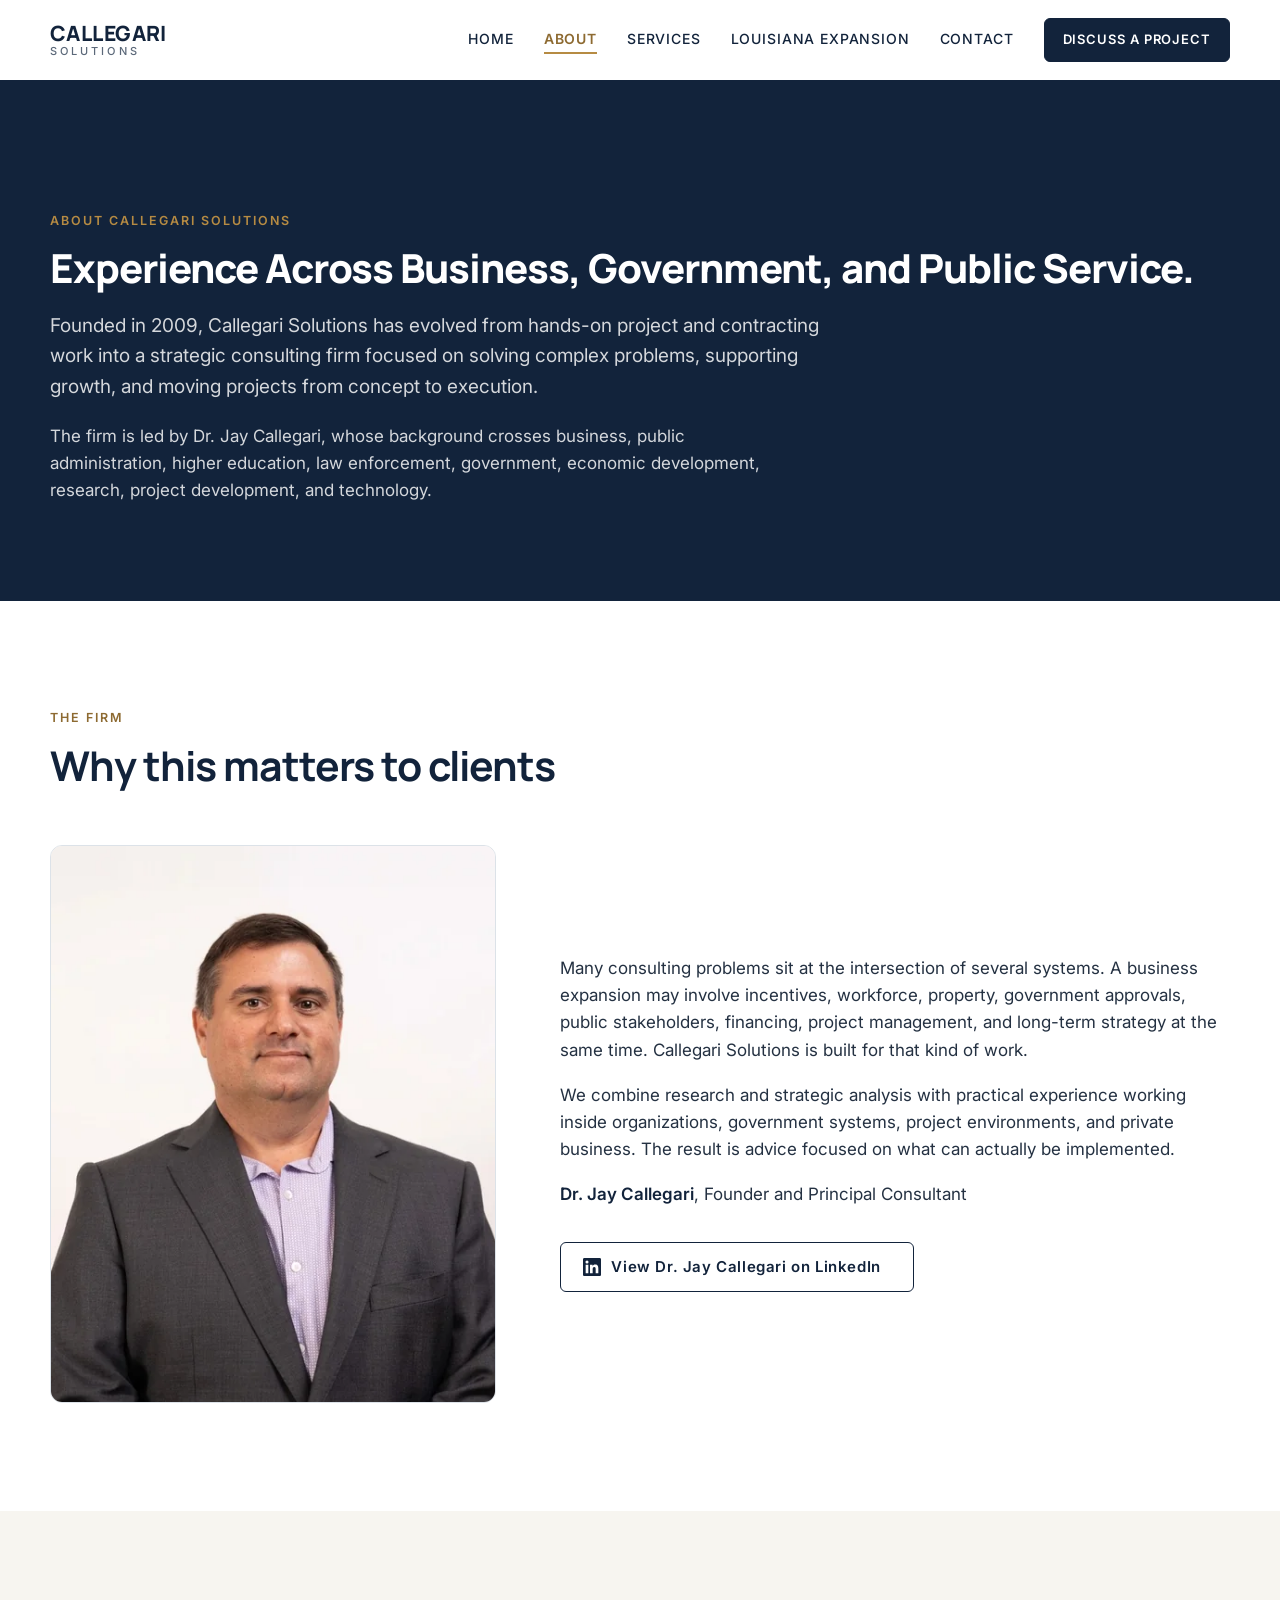
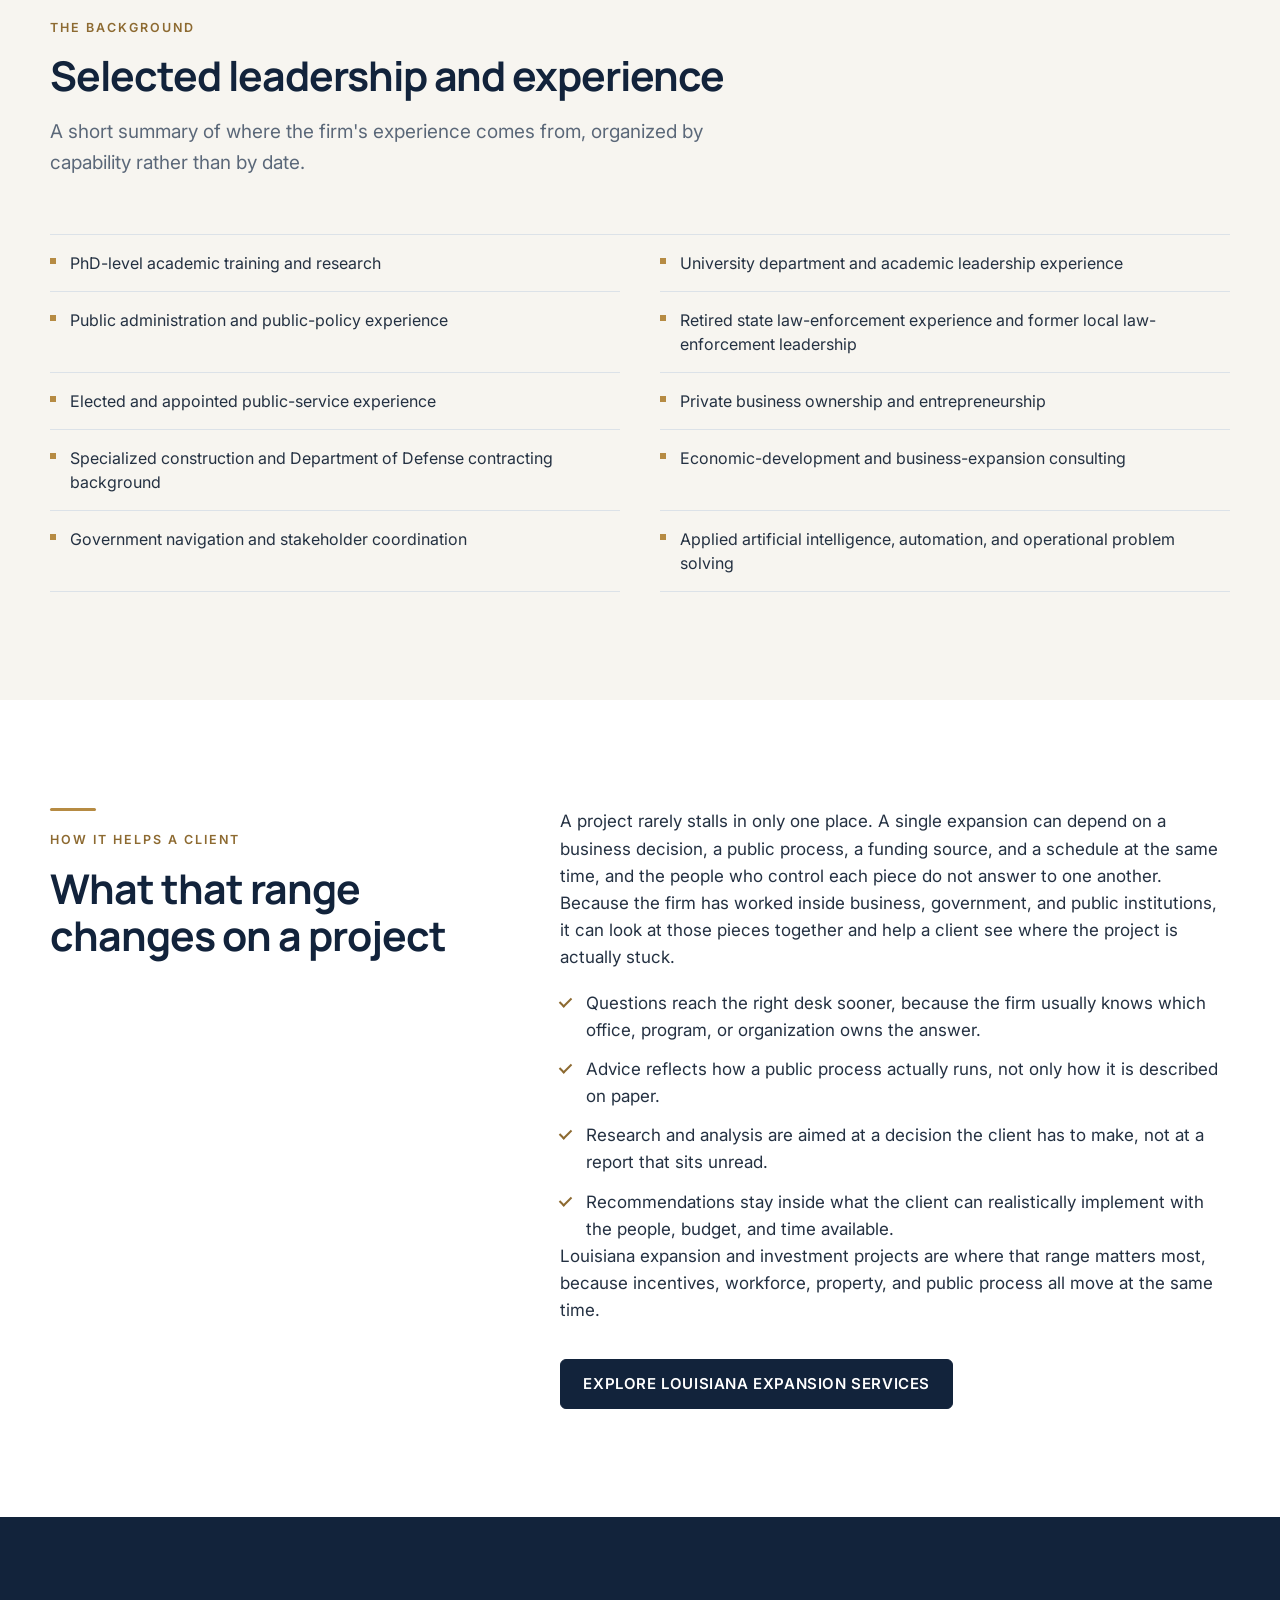
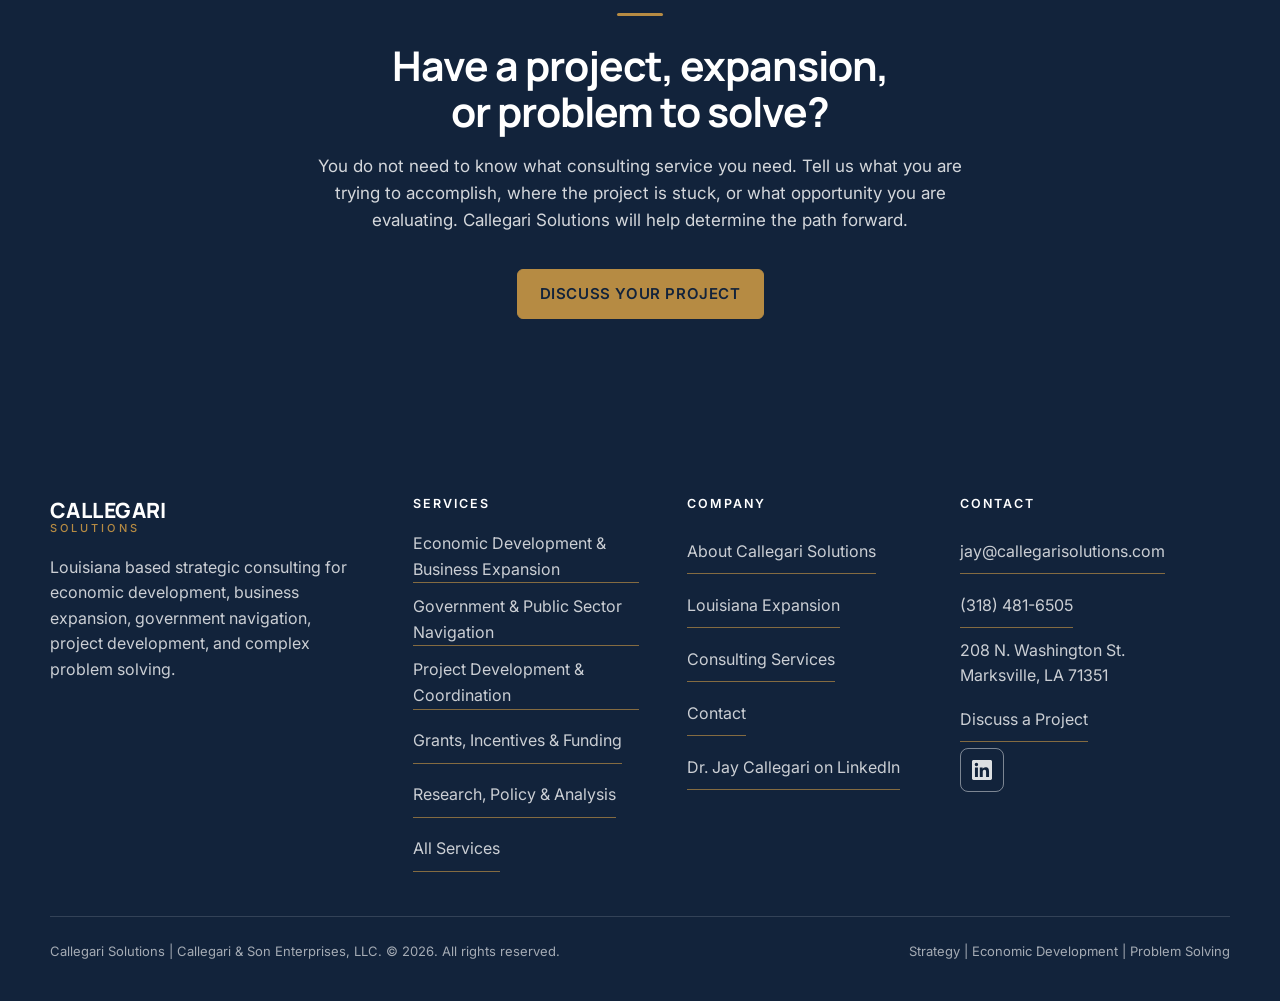
==== commit aefbd69d: "Add supplied photography, rename image assets by use Portrait of Dr. Jay Callegari - Regenerated fro" ====
--- a/public/about.html
+++ b/public/about.html
@@ -91,7 +91,7 @@
         "honorificPrefix": "Dr.",
         "jobTitle": "Founder and Principal Consultant",
         "url": "https://callegarisolutions.com/about.html",
-        "image": "https://callegarisolutions.com/images/jay-callegari.jpg",
+        "image": "https://callegarisolutions.com/images/dr-jay-callegari-portrait-820.jpg",
         "worksFor": {
             "@type": "ProfessionalService",
             "name": "Callegari Solutions",
@@ -162,8 +162,8 @@
 
                     <div class="portrait-frame">
                         <picture>
-                            <source type="image/webp" srcset="images/jay-callegari-360.webp 360w, images/jay-callegari.webp 480w" sizes="(max-width: 760px) 88vw, 440px">
-                            <img src="images/jay-callegari.jpg" srcset="images/jay-callegari-360.jpg 360w, images/jay-callegari.jpg 480w" sizes="(max-width: 760px) 88vw, 440px" width="480" height="600" loading="lazy" decoding="async" alt="Dr. Jay Callegari, founder and principal consultant of Callegari Solutions">
+                            <source type="image/webp" srcset="images/dr-jay-callegari-portrait-360.webp 360w, images/dr-jay-callegari-portrait-480.webp 480w, images/dr-jay-callegari-portrait-820.webp 820w" sizes="(max-width: 760px) 88vw, 440px">
+                            <img src="images/dr-jay-callegari-portrait-480.jpg" srcset="images/dr-jay-callegari-portrait-360.jpg 360w, images/dr-jay-callegari-portrait-480.jpg 480w, images/dr-jay-callegari-portrait-820.jpg 820w" sizes="(max-width: 760px) 88vw, 440px" width="820" height="1025" loading="lazy" decoding="async" alt="Dr. Jay Callegari, founder and principal consultant of Callegari Solutions">
                         </picture>
                     </div>
 
